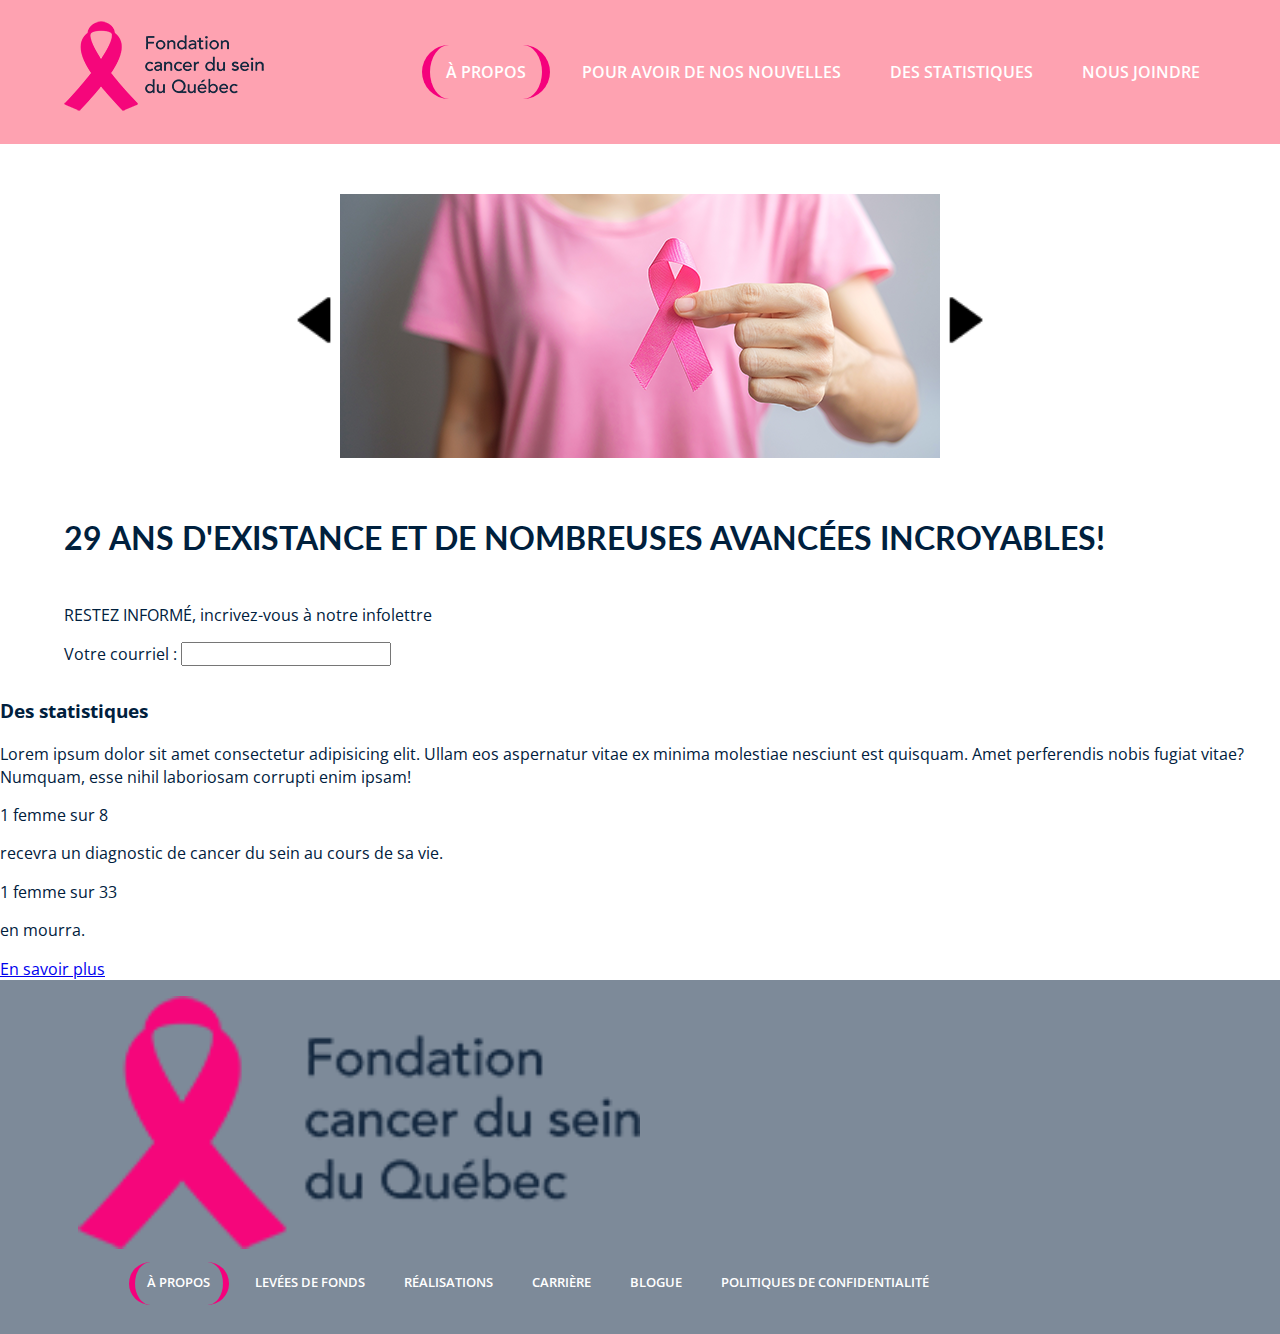
==== index.html @ 660a035d "Création de la navigation principale et secondaire" ====
<!DOCTYPE html>
<html lang="fr">

<head>
	<meta charset="utf-8" />
	<title>Fondation cancer du sein du Québec</title>
	<meta name="description" content="Site page unique Fondation du cancer du sein du Québec">
	<meta name="viewport" content="width=device-width, initial-scale=1">
	<link rel="stylesheet" href="css/normalize.css" />
	<link rel="stylesheet" href="style/css/style.css" />
    <link rel="icon" href="favicon.ico"/>
</head>

<body>
	<header>
		<div class="container header-content">
			<h1><img class="logo" src="img/fcsq-logo.png" alt="Logo fondation cancer du sein du Québec"></h1>
			<nav>
				<ul class="nav-list">
					<li class="nav-list__list-item"><a class="nav-list__link nav-list__link--actuel-header" href="#À propos">À propos</a></li>
					<li class="nav-list__list-item"><a class="nav-list__link" href="#Pour avoir de nos nouvelles">Pour avoir de nos nouvelles</a></li>
					<li class="nav-list__list-item"><a class="nav-list__link" href="#Des statistiques">Des statistiques</a></li>
					<li class="nav-list__list-item"><a class="nav-list__link" href="#Nous joindre">Nous joindre</a></li>
				</ul>
			</nav>
		</div>
	</header>
		<main>
			<div class="container">
				<section class="container" id="À propos" class="section">
					<div class="carousel underline">
						<img class="fleche" src="icons/left-arrow.png" alt="flèche gauche">
						<img src="img/photo-1-carousel.png" alt="femme t-shirt et ruban rose">
						<img class="fleche" src="icons/right-arrow.png" alt="flèche droite">
					</div>
				</section>
			</div>
			<div class="container">
				<section class="section" id="Pour avoir de nos nouvelles">
					<div class="infolettre">
						<h2>29 ans d'existance et de nombreuses avancées incroyables!</h2>
						<p>RESTEZ INFORMÉ, incrivez-vous à notre infolettre</p>
						<form id="frmInfolettre">
							<label for="txtCourriel">Votre courriel :</label>
							<input type="email" name="txtCourriel">
						</form>
					</div>
				</section>
			</div>
			<div id="Des statistiques">
				<h3>Des statistiques</h3>
				<p>Lorem ipsum dolor sit amet consectetur adipisicing elit. Ullam eos aspernatur vitae ex minima molestiae nesciunt est quisquam. Amet perferendis nobis fugiat vitae? Numquam, esse nihil laboriosam corrupti enim ipsam!</p>
				<div>
					<p>1 femme sur 8</p>
					<p>recevra un diagnostic de cancer du sein au cours de sa vie.</p>
					<p>1 femme sur 33</p>
					<p>en mourra.</p>
				</div>
				<a class="section__btn" href="#">En savoir plus</a>
			</div>
		</main>
		<footer id="Nous joindre">
			<div class="container">
				<div class="footer-content">
					<img class="logo--small logo--centrer" src="img/fcsq-logo.png" alt="Logo Fondation cancer du sein du Québec"></div>
					<nav>
						<ul class="nav-list nav-list--small">
							<li class="nav-list__list-item"><a class="nav-list__link nav-list__link--actuel-footer" href="#À propos">À propos</a></li>
							<li class="nav-list__list-item"><a class="nav-list__link" href="#">Levées de fonds</a></li>
							<li class="nav-list__list-item"><a class="nav-list__link" href="#">Réalisations</a></li>
							<li class="nav-list__list-item"><a class="nav-list__link" href="#">Carrière</a></li>
							<li class="nav-list__list-item"><a class="nav-list__link" href="#">Blogue</a></li>
							<li class="nav-list__list-item"><a class="nav-list__link" href="#">Politiques de confidentialité</a></li>
						</ul>
					</nav>
				</div>
			</div>
		</footer>
	</div>
</body>

</html>
---- style/css/style.css ----
@import url("https://fonts.googleapis.com/css2?family=Lato:ital,wght@0,300;0,400;0,700;1,300;1,400;1,700&family=Open+Sans:ital,wght@0,300;0,400;0,700;1,300;1,400;1,700&display=swap");
/* Composantes principales */
* {
  box-sizing: border-box;
}

body {
  background-color: #ffffff;
  color: #00203d;
  line-height: 1.4;
  font-family: "Open Sans", sans-serif;
  display: flex;
  flex-direction: column;
  min-height: 100vh;
}

.container {
  max-width: 1200px;
  width: 90%;
  margin: 0 auto;
}

header {
  background-color: #fea2b1;
}

footer {
  background-color: #7d8a99;
  color: #ffffff;
  margin-top: auto;
  padding: 1em;
}

.header-content {
  display: flex;
  justify-content: space-between;
  align-items: center;
}

.footer-content {
  display: flex;
  justify-content: space-between;
  align-items: center;
}
.footer-content__message {
  text-align: center;
}

.logo {
  width: 100%;
}
.logo--small {
  width: 50%;
}
.logo--centrer {
  align-items: center;
}

.nav-list {
  list-style: none;
}
.nav-list__list-item {
  display: inline-block;
  margin-left: 0.8em;
}
.nav-list__link {
  display: inline-block;
  text-transform: uppercase;
  padding: 1em 1em;
  text-decoration: none;
  border-radius: 2em;
  color: #ffffff;
  font-weight: 600;
}
.nav-list__link--actuel-header {
  border-right: 0.5em solid #f5017c;
  border-left: 0.5em solid #f5017c;
}
.nav-list__link--actuel-footer {
  border-right: 0.5em solid #f5017c;
  border-left: 0.5em solid #f5017c;
}
.nav-list__link:hover {
  background-color: #f5017c;
}
.nav-list--small {
  font-size: 0.8em;
}

.carousel {
  display: flex;
  flex-direction: row;
  justify-content: center;
  width: 100%;
  margin-top: 50px;
}

.fleche {
  width: 5%;
  height: 5%;
  margin-top: 100px;
}

.underline {
  border-bottom: #fea2b1;
}

.infolettre {
  display: flex;
  flex-direction: column;
  justify-content: center;
}

.section {
  margin: 2em 0;
  border-bottom: #fea2b1;
}

h2 {
  text-transform: uppercase;
  font-family: "Lato", sans-serif;
  font-size: 2em;
}

p a {
  color: #f5017c;
}

__btn {
  background-color: #ffffff;
  color: #f5017c;
  text-decoration: none;
  display: inline-block;
  padding: 1em 1em;
  border-radius: 2em;
  border: solid 0.1em #f5017c;
}
__btn:hover {
  background-color: #f5017c;
  color: #ffffff;
  border: 0.2em solid #7d8a99;
}
__btn--accent {
  background-color: #f5017c;
  color: #ffffff;
}
__btn--accent:hover {
  background-color: #fea2b1;
  color: #f5017c;
}/*# sourceMappingURL=style.css.map */
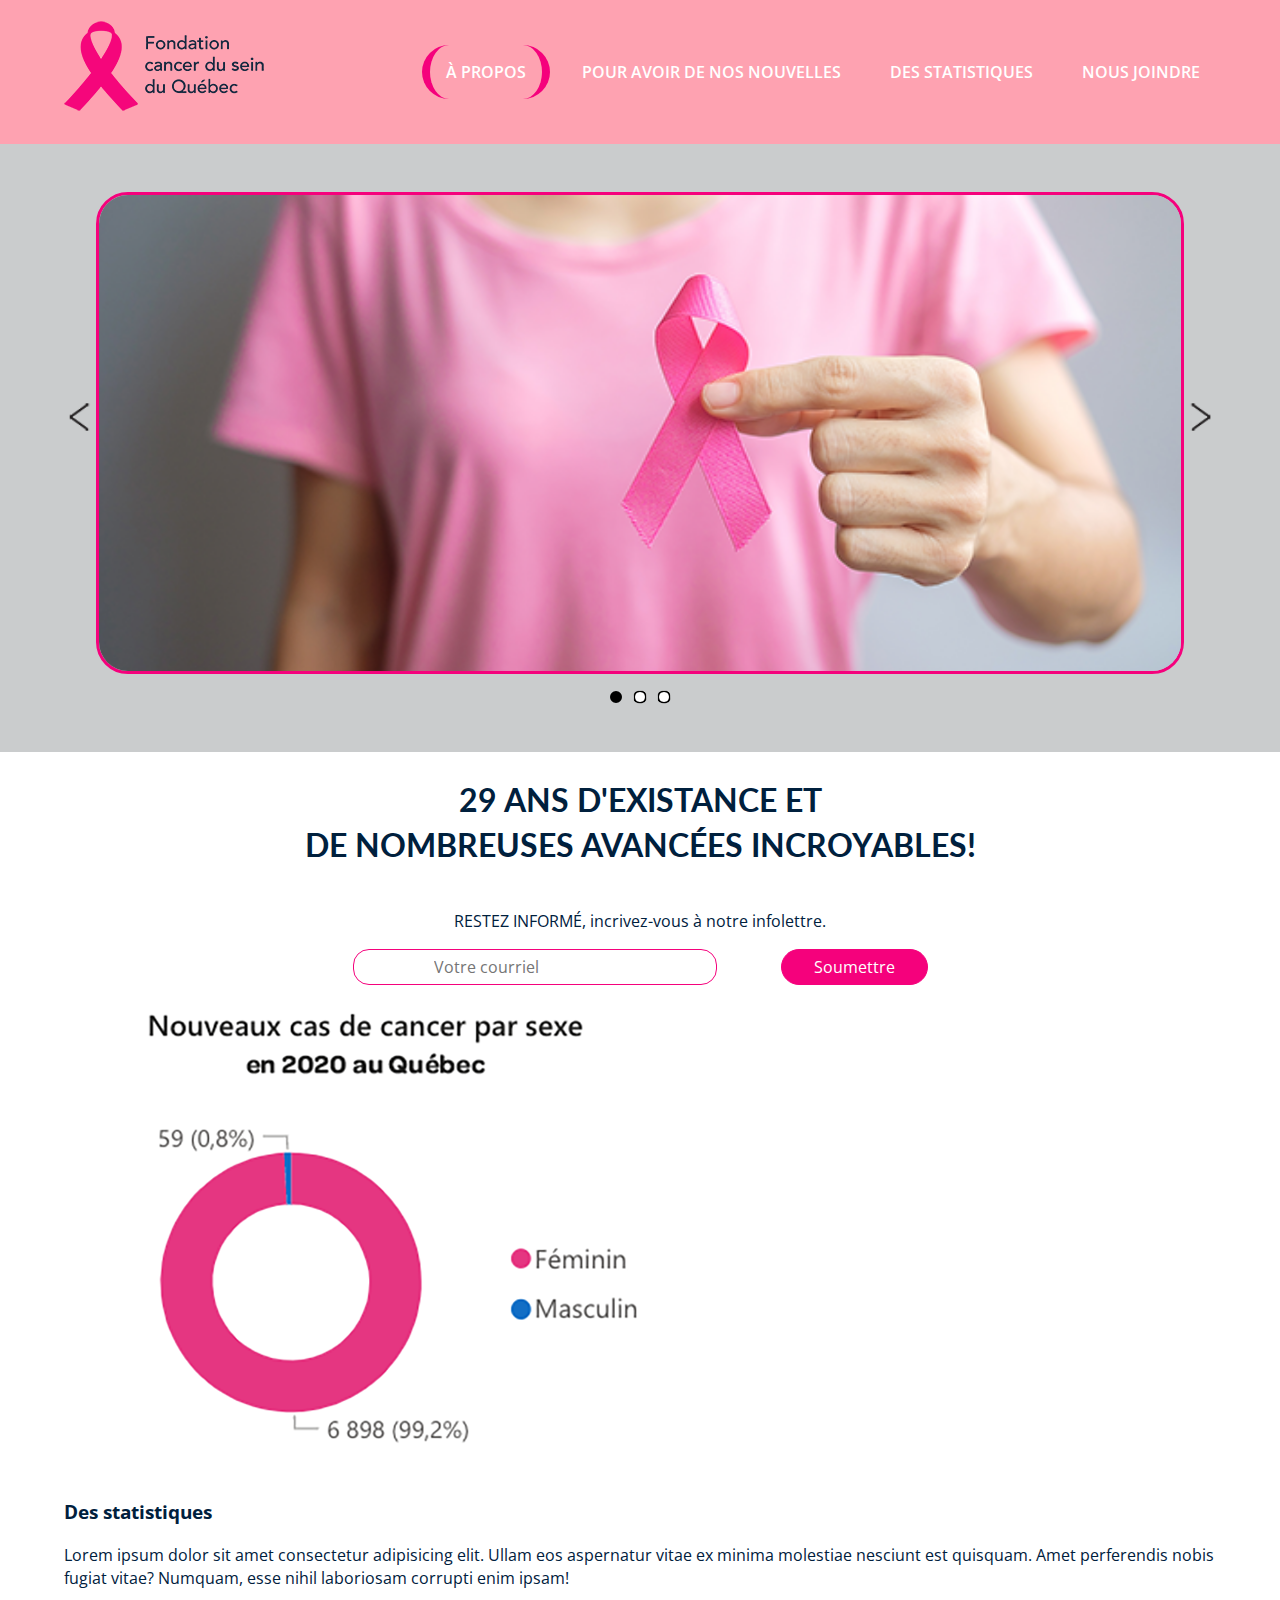
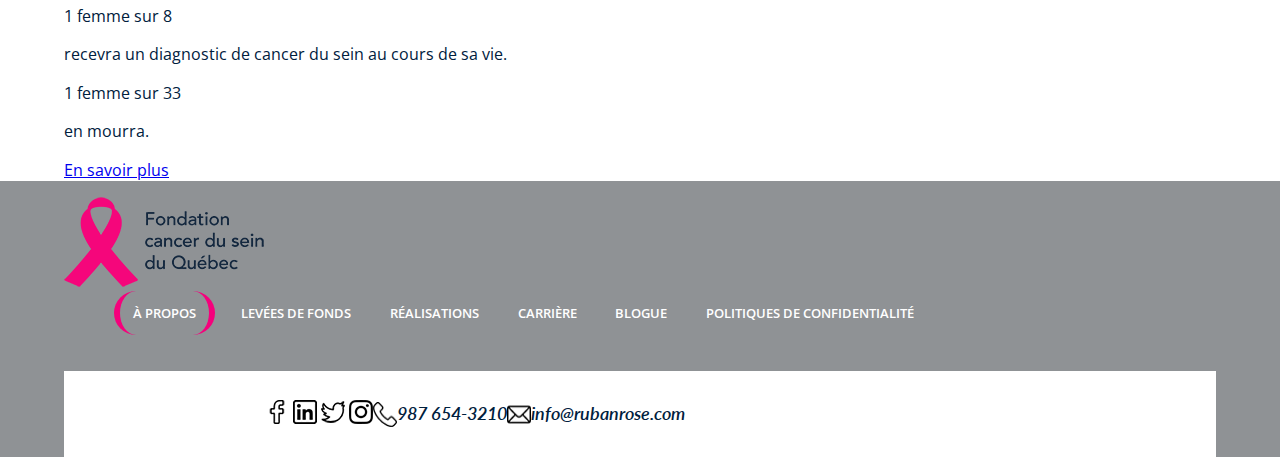
==== commit 951cb4c1: "Intégration page de confirmation pour infolettre" ====
--- a/index.html
+++ b/index.html
@@ -2,52 +2,64 @@
 <html lang="fr">
 
 <head>
-	<meta charset="utf-8" />
+	<meta charset="utf-8">
 	<title>Fondation cancer du sein du Québec</title>
 	<meta name="description" content="Site page unique Fondation du cancer du sein du Québec">
 	<meta name="viewport" content="width=device-width, initial-scale=1">
-	<link rel="stylesheet" href="css/normalize.css" />
-	<link rel="stylesheet" href="style/css/style.css" />
-    <link rel="icon" href="favicon.ico"/>
+	<link rel="stylesheet" href="style/css/normalize.css">
+	<link rel="stylesheet" href="style/css/style.css">
+    <link rel="icon" href="favicon.ico">
 </head>
 
 <body>
 	<header>
 		<div class="container header-content">
-			<h1><img class="logo" src="img/fcsq-logo.png" alt="Logo fondation cancer du sein du Québec"></h1>
+			<h1><img class="Logo" src="img/fcsq-logo.png" alt="Logo fondation cancer du sein du Québec"></h1>
 			<nav>
 				<ul class="nav-list">
-					<li class="nav-list__list-item"><a class="nav-list__link nav-list__link--actuel-header" href="#À propos">À propos</a></li>
-					<li class="nav-list__list-item"><a class="nav-list__link" href="#Pour avoir de nos nouvelles">Pour avoir de nos nouvelles</a></li>
-					<li class="nav-list__list-item"><a class="nav-list__link" href="#Des statistiques">Des statistiques</a></li>
-					<li class="nav-list__list-item"><a class="nav-list__link" href="#Nous joindre">Nous joindre</a></li>
+					<li class="nav-list__list-item"><a class="nav-list__link nav-list__link--actuel-header" href="#À-propos">À propos</a></li>
+					<li class="nav-list__list-item"><a class="nav-list__link" href="#Pour-avoir-de-nos-nouvelles">Pour avoir de nos nouvelles</a></li>
+					<li class="nav-list__list-item"><a class="nav-list__link" href="#Des-statistiques">Des statistiques</a></li>
+					<li class="nav-list__list-item"><a class="nav-list__link" href="#Nous-joindre">Nous joindre</a></li>
 				</ul>
 			</nav>
 		</div>
 	</header>
-		<main>
-			<div class="container">
-				<section class="container" id="À propos" class="section">
-					<div class="carousel underline">
-						<img class="fleche" src="icons/left-arrow.png" alt="flèche gauche">
-						<img src="img/photo-1-carousel.png" alt="femme t-shirt et ruban rose">
-						<img class="fleche" src="icons/right-arrow.png" alt="flèche droite">
-					</div>
-				</section>
+	<main>
+		<section class="section-1" id="À-propos">
+			<div class="container flex-carousel">
+				<img class="img-fleche" src="icons/left-arrow.png" alt="flèche gauche">
+				<img class="img-carousel" src="img/photo-1-carousel.png" alt="femme t-shirt et ruban rose">
+				<img class="img-fleche" src="icons/right-arrow.png" alt="flèche droite">
 			</div>
-			<div class="container">
-				<section class="section" id="Pour avoir de nos nouvelles">
-					<div class="infolettre">
-						<h2>29 ans d'existance et de nombreuses avancées incroyables!</h2>
-						<p>RESTEZ INFORMÉ, incrivez-vous à notre infolettre</p>
-						<form id="frmInfolettre">
-							<label for="txtCourriel">Votre courriel :</label>
-							<input type="email" name="txtCourriel">
-						</form>
-					</div>
-				</section>
+			<div class="flex-points">
+				<img class="rond" src="icons/dark-circle.png" alt="rond plein">
+				<img class="rond" src="icons/light-circle-black-stroke.png" alt="rond vide">
+				<img class="rond" src="icons/light-circle-black-stroke.png" alt="rond vide">
 			</div>
-			<div id="Des statistiques">
+		</section>
+
+		<section class="container section-2">
+			<div class="flex-infolettre infolettre" id="Pour-avoir-de-nos-nouvelles">
+				<h2 class="titre-centrer">29 ans d'existance et <br> de nombreuses avancées incroyables!</h2>
+				<p>RESTEZ INFORMÉ, incrivez-vous à notre infolettre.</p>
+				<div class="form-infolettre">
+					<form action="confirmation.html" method="post" id="frmInfolettre">
+						<div class="flex-formulaire">
+							<div class="col-demie">
+								<label hidden for="txtCourriel">Votre courriel</label>
+								<input type="email" id="txtCourriel" name="txtCourriel" placeholder="Votre courriel" required>
+							</div>
+							<div class="col-demie">
+								<input class="btn" type="submit" id="sbtInfolettre" value="Soumettre" class="bouton">
+							</div>
+						</div>
+					</form>
+				</div>
+			</div>
+
+			<div id="Des-statistiques">
+				<img src="img/image graphique.png" alt="graphique taux cancer femme et homme">
 				<h3>Des statistiques</h3>
 				<p>Lorem ipsum dolor sit amet consectetur adipisicing elit. Ullam eos aspernatur vitae ex minima molestiae nesciunt est quisquam. Amet perferendis nobis fugiat vitae? Numquam, esse nihil laboriosam corrupti enim ipsam!</p>
 				<div>
@@ -58,25 +70,44 @@
 				</div>
 				<a class="section__btn" href="#">En savoir plus</a>
 			</div>
-		</main>
-		<footer id="Nous joindre">
-			<div class="container">
-				<div class="footer-content">
-					<img class="logo--small logo--centrer" src="img/fcsq-logo.png" alt="Logo Fondation cancer du sein du Québec"></div>
-					<nav>
-						<ul class="nav-list nav-list--small">
-							<li class="nav-list__list-item"><a class="nav-list__link nav-list__link--actuel-footer" href="#À propos">À propos</a></li>
-							<li class="nav-list__list-item"><a class="nav-list__link" href="#">Levées de fonds</a></li>
-							<li class="nav-list__list-item"><a class="nav-list__link" href="#">Réalisations</a></li>
-							<li class="nav-list__list-item"><a class="nav-list__link" href="#">Carrière</a></li>
-							<li class="nav-list__list-item"><a class="nav-list__link" href="#">Blogue</a></li>
-							<li class="nav-list__list-item"><a class="nav-list__link" href="#">Politiques de confidentialité</a></li>
-						</ul>
-					</nav>
+		</section>
+	</main>
+	<footer id="Nous-joindre">
+		<div class="container">
+			<div class="logo--centrer">
+				<img src="img/fcsq-logo.png" alt="Logo Fondation cancer du sein du Québec">
+			</div>
+			<div>
+				<nav>
+					<ul class="nav-list nav-list--small">
+						<li class="nav-list__list-item"><a class="nav-list__link nav-list__link--actuel-footer" href="#">À propos</a></li>
+						<li class="nav-list__list-item"><a class="nav-list__link" href="#">Levées de fonds</a></li>
+						<li class="nav-list__list-item"><a class="nav-list__link" href="#">Réalisations</a></li>
+						<li class="nav-list__list-item"><a class="nav-list__link" href="#">Carrière</a></li>
+						<li class="nav-list__list-item"><a class="nav-list__link" href="#">Blogue</a></li>
+						<li class="nav-list__list-item"><a class="nav-list__link" href="#">Politiques de confidentialité</a></li>
+					</ul>
+				</nav>
+			</div>
+			<div class="social-media-container fond-blanc">
+				<div>
+					<p>Fait par : Danika Gemme</p>
 				</div>
+				<div class="icons-container">
+					<img class="icons" src="icons/facebook.png" alt="icon Facebook">
+					<img class="icons" src="icons/linkedin.png" alt="icon Linkedin">
+					<img class="icons" src="icons/twitter.png" alt="icon Twitter">
+					<img class="icons" src="icons/instagram.png" alt="icon Instagram">
+				</div>
+				<address class="coordonnees-container">
+					<img class="icons" src="icons/telephone.png" alt="icon téléphone">
+					<a class="coordonnees" href="tel:+19876543210">987 654-3210</a>
+					<img class="icons" src="icons/mail.png" alt="icon courriel">
+					<a class="coordonnees" href="mailto:info@rubanrose.com">info@rubanrose.com</a>
+				</address>
 			</div>
-		</footer>
-	</div>
+		</div>
+	</footer>
 </body>
 
 </html>
--- a/style/css/style.css
+++ b/style/css/style.css
@@ -9,9 +9,6 @@
   color: #00203d;
   line-height: 1.4;
   font-family: "Open Sans", sans-serif;
-  display: flex;
-  flex-direction: column;
-  min-height: 100vh;
 }
 
 .container {
@@ -25,25 +22,53 @@
 }
 
 footer {
-  background-color: #7d8a99;
-  color: #ffffff;
-  margin-top: auto;
+  background-color: #8f9295;
+  color: #ffffff;
+  padding-top: 1em;
+}
+
+.header-content {
+  display: flex;
+  justify-content: space-between;
+  align-items: center;
+}
+
+.footer-content {
+  display: flex;
+  flex-direction: column;
+  justify-content: space-between;
+  align-items: center;
+}
+
+.icons {
+  display: inline-block;
+  align-items: center;
+  max-width: 100%;
+}
+
+.coordonnees-container {
+  display: flex;
+  flex-direction: row;
+  justify-content: space-between;
+}
+
+.coordonnees {
+  text-decoration: none;
+  color: #00203d;
+  font-family: "Lato", sans-serif;
+  font-weight: 600;
+  font-size: 1.1em;
+  align-items: center;
+}
+
+.fond-blanc {
+  background-color: #ffffff;
   padding: 1em;
-}
-
-.header-content {
-  display: flex;
-  justify-content: space-between;
-  align-items: center;
-}
-
-.footer-content {
-  display: flex;
-  justify-content: space-between;
-  align-items: center;
-}
-.footer-content__message {
-  text-align: center;
+  margin-top: 3em;
+}
+
+.social-media-container {
+  display: flex;
 }
 
 .logo {
@@ -64,7 +89,6 @@
   margin-left: 0.8em;
 }
 .nav-list__link {
-  display: inline-block;
   text-transform: uppercase;
   padding: 1em 1em;
   text-decoration: none;
@@ -87,33 +111,107 @@
   font-size: 0.8em;
 }
 
-.carousel {
+/*------ Positionnement Flexbox ------ */
+/*------ Section 1 ------- */
+.flex-points {
   display: flex;
   flex-direction: row;
   justify-content: center;
+}
+
+.flex-carousel {
+  display: flex;
+  flex-direction: row;
+  justify-content: space-around;
+  align-items: center;
+}
+
+.img-carousel {
   width: 100%;
-  margin-top: 50px;
-}
-
-.fleche {
-  width: 5%;
-  height: 5%;
-  margin-top: 100px;
-}
-
-.underline {
-  border-bottom: #fea2b1;
-}
-
-.infolettre {
+  border-radius: 2em;
+  border: 0.2em solid #f5017c;
+  margin: 3em 0 1em 0;
+}
+
+.img-fleche {
+  width: 2em;
+  height: 2em;
+}
+
+.rond {
+  width: 1.5em;
+  padding: 0 5px;
+  margin-bottom: 3em;
+}
+
+/*------ Section 2 ------- */
+.titre-centrer {
+  text-align: center;
+}
+
+.flex-infolettre {
   display: flex;
   flex-direction: column;
   justify-content: center;
 }
 
-.section {
-  margin: 2em 0;
-  border-bottom: #fea2b1;
+.infolettre {
+  display: flex;
+  flex-direction: column;
+  align-items: center;
+}
+
+.form-infolettre {
+  display: flex;
+  flex-direction: row;
+  align-items: center;
+}
+
+.flex-formulaire {
+  display: flex;
+  flex-direction: row;
+  justify-content: space-around;
+}
+
+.col-quart {
+  width: 25%;
+  padding: 2em;
+}
+
+.col-3-quart {
+  width: 75%;
+  padding: 2em;
+}
+
+label {
+  font-weight: 300;
+}
+
+input {
+  border: 1px solid #f5017c;
+  font-size: 1.2rem;
+  font-family: "Open Sans", sans-serif;
+  color: #f5017c;
+  padding: 0.5em 5em;
+}
+
+input[type=submit] {
+  font-size: 1em;
+  padding: 0.5em 2em;
+  background-color: #f5017c;
+  color: #ffffff;
+}
+
+input, select {
+  border-radius: 1em;
+  border: 1px solid #f5017c;
+  padding: 0.5em 5em;
+  margin: 0 2em;
+  font-size: 1rem;
+}
+
+.section-1 {
+  background-color: rgba(143, 146, 149, 0.4705882353);
 }
 
 h2 {
@@ -126,7 +224,7 @@
   color: #f5017c;
 }
 
-__btn {
+.btn {
   background-color: #ffffff;
   color: #f5017c;
   text-decoration: none;
@@ -135,16 +233,26 @@
   border-radius: 2em;
   border: solid 0.1em #f5017c;
 }
-__btn:hover {
-  background-color: #f5017c;
-  color: #ffffff;
-  border: 0.2em solid #7d8a99;
-}
-__btn--accent {
-  background-color: #f5017c;
-  color: #ffffff;
-}
-__btn--accent:hover {
+.btn:hover {
+  background-color: #f5017c;
+  color: #ffffff;
+  border: 0.2em solid rgba(143, 146, 149, 0.4705882353);
+}
+.btn--accent {
+  background-color: #f5017c;
+  color: #ffffff;
+}
+.btn--accent:hover {
   background-color: #fea2b1;
   color: #f5017c;
+}
+
+.social-media-container {
+  display: flex;
+  flex-direction: row;
+  align-items: center;
+}
+
+.espace {
+  padding: 5em;
 }/*# sourceMappingURL=style.css.map */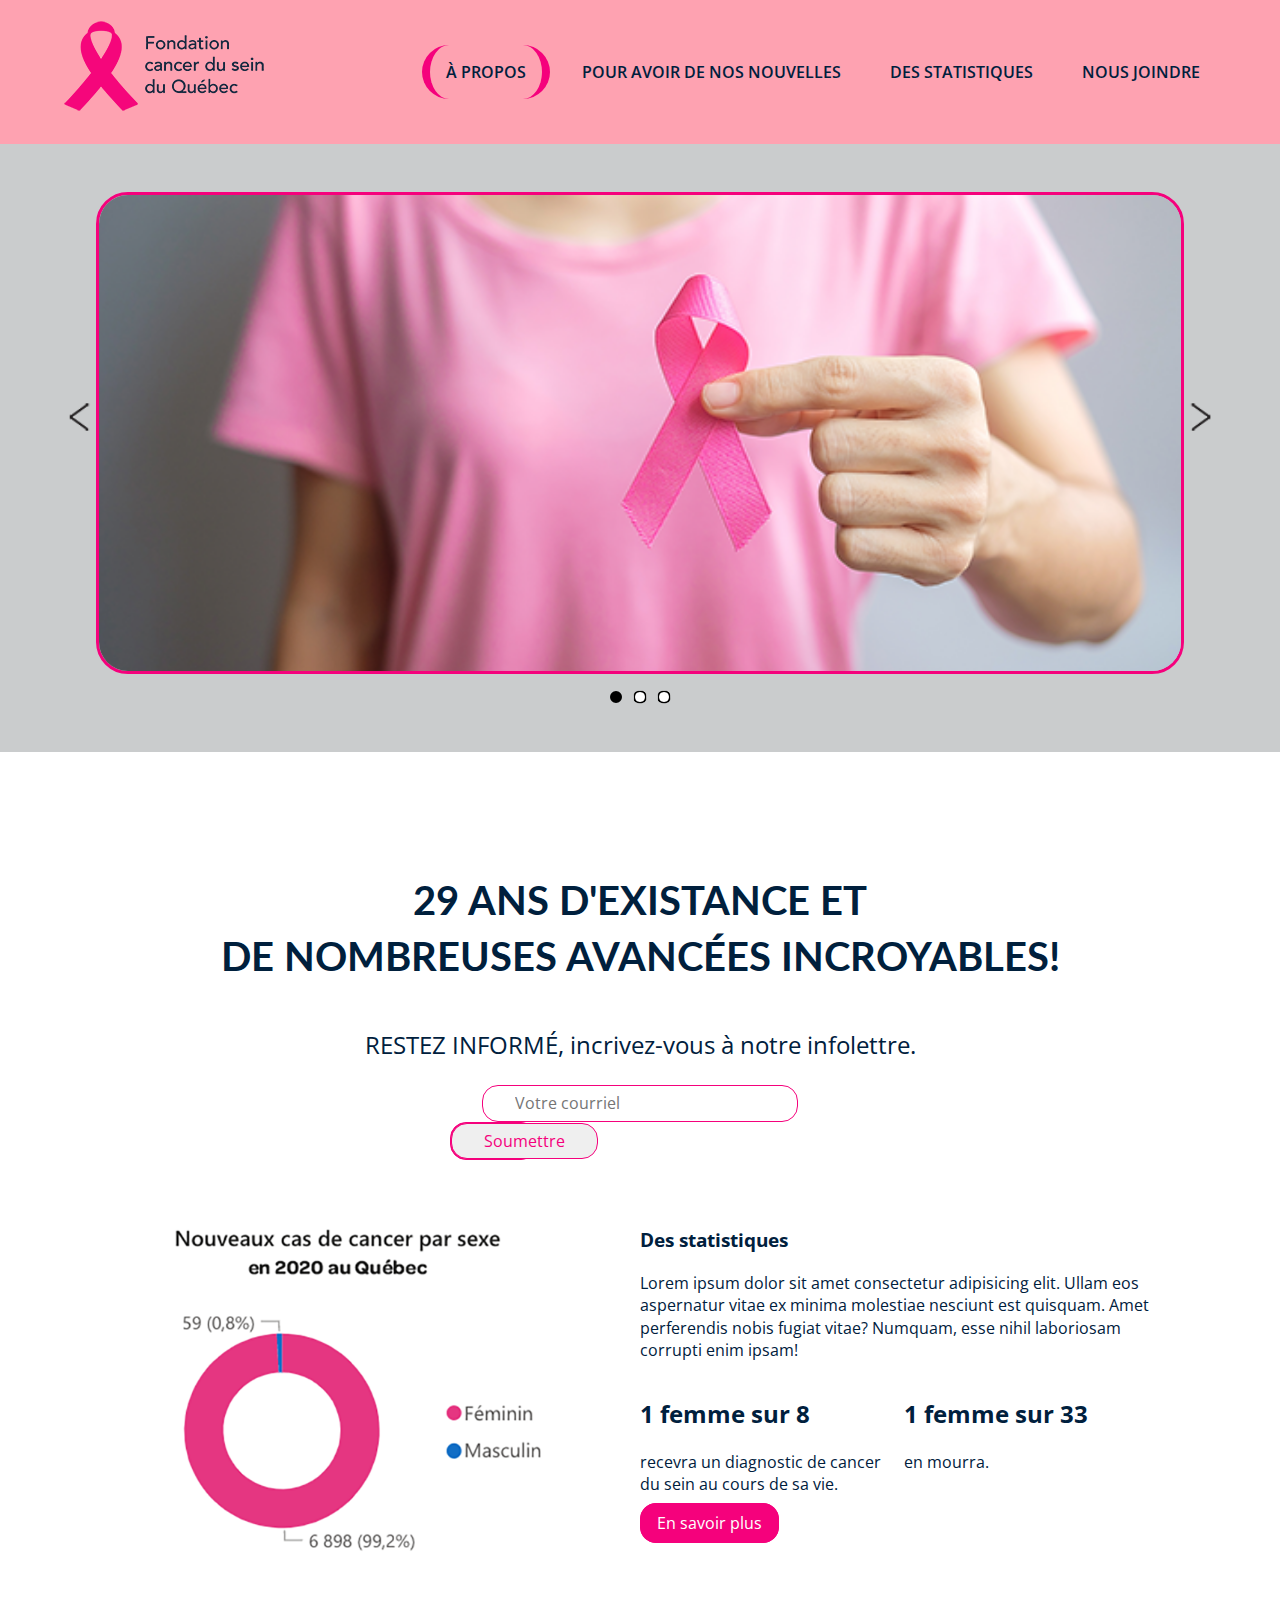
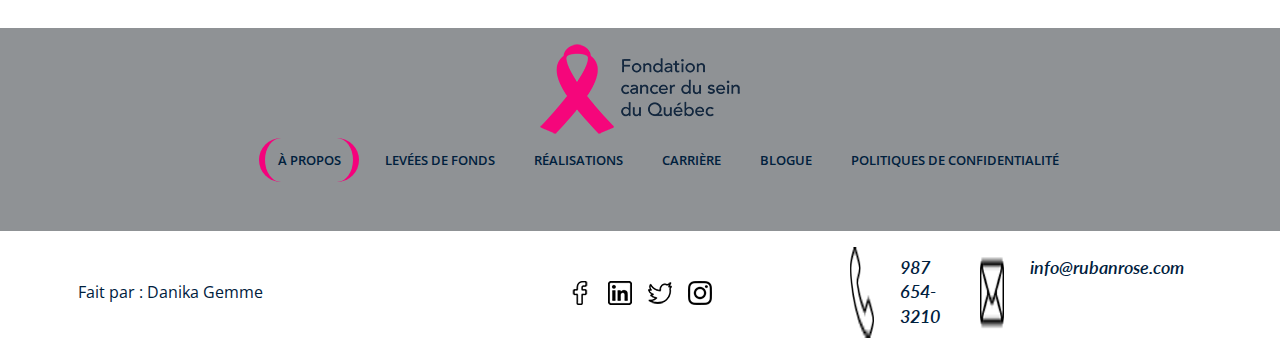
==== commit 3f02a704: "Intégrer des partials" ====
--- a/index.html
+++ b/index.html
@@ -14,10 +14,10 @@
 <body>
 	<header>
 		<div class="container header-content">
-			<h1><img class="Logo" src="img/fcsq-logo.png" alt="Logo fondation cancer du sein du Québec"></h1>
+			<h1><img class="logo" src="img/fcsq-logo.png" alt="Logo fondation cancer du sein du Québec"></h1>
 			<nav>
 				<ul class="nav-list">
-					<li class="nav-list__list-item"><a class="nav-list__link nav-list__link--actuel-header" href="#À-propos">À propos</a></li>
+					<li class="nav-list__list-item"><a class="nav-list__link nav-list__link--actuel" href="#À-propos">À propos</a></li>
 					<li class="nav-list__list-item"><a class="nav-list__link" href="#Pour-avoir-de-nos-nouvelles">Pour avoir de nos nouvelles</a></li>
 					<li class="nav-list__list-item"><a class="nav-list__link" href="#Des-statistiques">Des statistiques</a></li>
 					<li class="nav-list__list-item"><a class="nav-list__link" href="#Nous-joindre">Nous joindre</a></li>
@@ -39,48 +39,62 @@
 			</div>
 		</section>
 
-		<section class="container section-2">
-			<div class="flex-infolettre infolettre" id="Pour-avoir-de-nos-nouvelles">
-				<h2 class="titre-centrer">29 ans d'existance et <br> de nombreuses avancées incroyables!</h2>
-				<p>RESTEZ INFORMÉ, incrivez-vous à notre infolettre.</p>
-				<div class="form-infolettre">
+		<section class="container">
+			<div class="infolettre" id="Pour-avoir-de-nos-nouvelles">
+				<div>
+					<h2 class="infolettre__titre" >29 ans d'existance et <br> de nombreuses avancées incroyables!</h2>
+				</div>
+				<div>
+					<p class="infolettre__txt">RESTEZ INFORMÉ, incrivez-vous à notre infolettre.</p>
+				</div>
+				<div class="flex-formulaire">
 					<form action="confirmation.html" method="post" id="frmInfolettre">
-						<div class="flex-formulaire">
-							<div class="col-demie">
-								<label hidden for="txtCourriel">Votre courriel</label>
-								<input type="email" id="txtCourriel" name="txtCourriel" placeholder="Votre courriel" required>
-							</div>
-							<div class="col-demie">
-								<input class="btn" type="submit" id="sbtInfolettre" value="Soumettre" class="bouton">
-							</div>
+						<div class="col-trois-quart">
+							<label hidden for="txtCourriel">Votre courriel</label>
+							<input type="email" id="txtCourriel" name="txtCourriel" placeholder="Votre courriel" required>
+						</div>
+						<div class="col-quart btn">
+							<input type="submit" id="sbtInfolettre" value="Soumettre">
 						</div>
 					</form>
 				</div>
 			</div>
 
-			<div id="Des-statistiques">
-				<img src="img/image graphique.png" alt="graphique taux cancer femme et homme">
-				<h3>Des statistiques</h3>
-				<p>Lorem ipsum dolor sit amet consectetur adipisicing elit. Ullam eos aspernatur vitae ex minima molestiae nesciunt est quisquam. Amet perferendis nobis fugiat vitae? Numquam, esse nihil laboriosam corrupti enim ipsam!</p>
-				<div>
-					<p>1 femme sur 8</p>
-					<p>recevra un diagnostic de cancer du sein au cours de sa vie.</p>
-					<p>1 femme sur 33</p>
-					<p>en mourra.</p>
+			<div class="flex-stat" id="Des-statistiques">
+				<div class="col-demie">
+					<img class="image" src="img/image graphique.png" alt="graphique taux cancer femme et homme">
 				</div>
-				<a class="section__btn" href="#">En savoir plus</a>
+				<div class="col-demie">
+					<div>
+						<h3>Des statistiques</h3>
+						<p>Lorem ipsum dolor sit amet consectetur adipisicing elit. Ullam eos aspernatur vitae ex minima molestiae nesciunt est quisquam. Amet perferendis nobis fugiat vitae? Numquam, esse nihil laboriosam corrupti enim ipsam!</p>
+					</div>
+					<div class="flex-donnees">
+						<div class="col-demie">
+							<h2>1 femme sur 8</h2>
+							<p>recevra un diagnostic de cancer du sein au cours de sa vie.</p>
+						</div>
+						<div class="col-demie">
+							<h2>1 femme sur 33</h2>
+							<p>en mourra.</p>
+						</div>
+					</div>
+					<div>
+						<a class="btn" href="#">En savoir plus</a>
+					</div>
+				</div>
 			</div>
 		</section>
 	</main>
 	<footer id="Nous-joindre">
 		<div class="container">
-			<div class="logo--centrer">
-				<img src="img/fcsq-logo.png" alt="Logo Fondation cancer du sein du Québec">
-			</div>
-			<div>
+			<div class="flex-nav-secondaire">
+				<div>
+					<img src="img/fcsq-logo.png" alt="Logo Fondation cancer du sein du Québec">
+				</div>
 				<nav>
-					<ul class="nav-list nav-list--small">
-						<li class="nav-list__list-item"><a class="nav-list__link nav-list__link--actuel-footer" href="#">À propos</a></li>
+					<ul class="nav-list--small">
+						<li class="nav-list__list-item"><a class="nav-list__link nav-list__link--actuel" href="#">À propos</a></li>
 						<li class="nav-list__list-item"><a class="nav-list__link" href="#">Levées de fonds</a></li>
 						<li class="nav-list__list-item"><a class="nav-list__link" href="#">Réalisations</a></li>
 						<li class="nav-list__list-item"><a class="nav-list__link" href="#">Carrière</a></li>
@@ -89,22 +103,29 @@
 					</ul>
 				</nav>
 			</div>
-			<div class="social-media-container fond-blanc">
-				<div>
+		</div>
+
+		<div class="fond-blanc">
+			<div class="container flex-utilitaire">
+				<div class="col-tiers">	
 					<p>Fait par : Danika Gemme</p>
 				</div>
-				<div class="icons-container">
-					<img class="icons" src="icons/facebook.png" alt="icon Facebook">
-					<img class="icons" src="icons/linkedin.png" alt="icon Linkedin">
-					<img class="icons" src="icons/twitter.png" alt="icon Twitter">
-					<img class="icons" src="icons/instagram.png" alt="icon Instagram">
+				<div class="col-tiers">
+					<div class="icons-container">
+						<img class="icons-container__icons" src="icons/facebook.png" alt="icon Facebook">
+						<img class="icons-container__icons" src="icons/linkedin.png" alt="icon Linkedin">
+						<img class="icons-container__icons" src="icons/twitter.png" alt="icon Twitter">
+						<img class="icons-container__icons" src="icons/instagram.png" alt="icon Instagram">
+					</div>
 				</div>
-				<address class="coordonnees-container">
-					<img class="icons" src="icons/telephone.png" alt="icon téléphone">
-					<a class="coordonnees" href="tel:+19876543210">987 654-3210</a>
-					<img class="icons" src="icons/mail.png" alt="icon courriel">
-					<a class="coordonnees" href="mailto:info@rubanrose.com">info@rubanrose.com</a>
-				</address>
+				<div class="col-tiers">
+					<address class="coordonnees-container">
+						<img class="icons-container__icons" src="icons/telephone.png" alt="icon téléphone">
+						<a class="coordonnees-container__coordonnees" href="tel:+19876543210">987 654-3210</a>
+						<img class="icons-container__icons" src="icons/mail.png" alt="icon courriel">
+						<a class="coordonnees-container__coordonnees" href="mailto:info@rubanrose.com">info@rubanrose.com</a>
+					</address>
+				</div>
 			</div>
 		</div>
 	</footer>
--- a/style/css/style.css
+++ b/style/css/style.css
@@ -1,86 +1,15 @@
 @import url("https://fonts.googleapis.com/css2?family=Lato:ital,wght@0,300;0,400;0,700;1,300;1,400;1,700&family=Open+Sans:ital,wght@0,300;0,400;0,700;1,300;1,400;1,700&display=swap");
-/* Composantes principales */
-* {
-  box-sizing: border-box;
-}
-
-body {
-  background-color: #ffffff;
-  color: #00203d;
-  line-height: 1.4;
-  font-family: "Open Sans", sans-serif;
-}
-
-.container {
-  max-width: 1200px;
-  width: 90%;
-  margin: 0 auto;
-}
-
 header {
   background-color: #fea2b1;
 }
 
-footer {
-  background-color: #8f9295;
-  color: #ffffff;
-  padding-top: 1em;
-}
-
 .header-content {
   display: flex;
   justify-content: space-between;
   align-items: center;
 }
 
-.footer-content {
-  display: flex;
-  flex-direction: column;
-  justify-content: space-between;
-  align-items: center;
-}
-
-.icons {
-  display: inline-block;
-  align-items: center;
-  max-width: 100%;
-}
-
-.coordonnees-container {
-  display: flex;
-  flex-direction: row;
-  justify-content: space-between;
-}
-
-.coordonnees {
-  text-decoration: none;
-  color: #00203d;
-  font-family: "Lato", sans-serif;
-  font-weight: 600;
-  font-size: 1.1em;
-  align-items: center;
-}
-
-.fond-blanc {
-  background-color: #ffffff;
-  padding: 1em;
-  margin-top: 3em;
-}
-
-.social-media-container {
-  display: flex;
-}
-
-.logo {
-  width: 100%;
-}
-.logo--small {
-  width: 50%;
-}
-.logo--centrer {
-  align-items: center;
-}
-
+/* ------ Navigation header ------*/
 .nav-list {
   list-style: none;
 }
@@ -93,17 +22,13 @@
   padding: 1em 1em;
   text-decoration: none;
   border-radius: 2em;
-  color: #ffffff;
+  color: #00203d;
   font-weight: 600;
 }
-.nav-list__link--actuel-header {
+.nav-list__link--actuel {
   border-right: 0.5em solid #f5017c;
   border-left: 0.5em solid #f5017c;
 }
-.nav-list__link--actuel-footer {
-  border-right: 0.5em solid #f5017c;
-  border-left: 0.5em solid #f5017c;
-}
 .nav-list__link:hover {
   background-color: #f5017c;
 }
@@ -111,8 +36,17 @@
   font-size: 0.8em;
 }
 
-/*------ Positionnement Flexbox ------ */
-/*------ Section 1 ------- */
+.flex-nav-secondaire {
+  display: flex;
+  flex-direction: column;
+  align-items: center;
+  align-content: center;
+}
+
+.section-1 {
+  background-color: rgba(143, 146, 149, 0.4705882353);
+}
+
 .flex-points {
   display: flex;
   flex-direction: row;
@@ -144,47 +78,33 @@
   margin-bottom: 3em;
 }
 
-/*------ Section 2 ------- */
-.titre-centrer {
+.infolettre {
+  display: flex;
+  flex-direction: column;
+  align-items: center;
+}
+.infolettre__titre {
+  text-transform: uppercase;
+  font-family: "Lato", sans-serif;
+  font-size: 2.5em;
   text-align: center;
-}
-
-.flex-infolettre {
-  display: flex;
-  flex-direction: column;
-  justify-content: center;
-}
-
-.infolettre {
-  display: flex;
-  flex-direction: column;
-  align-items: center;
+  margin: 3em 0em 0.5em 0em;
+}
+.infolettre__txt {
+  font-family: "Open Sans", sans-serif;
+  font-size: 1.5em;
 }
 
 .form-infolettre {
   display: flex;
   flex-direction: row;
-  align-items: center;
+  justify-content: center;
 }
 
 .flex-formulaire {
   display: flex;
   flex-direction: row;
   justify-content: space-around;
-}
-
-.col-quart {
-  width: 25%;
-  padding: 2em;
-}
-
-.col-3-quart {
-  width: 75%;
-  padding: 2em;
-}
-
-label {
-  font-weight: 300;
 }
 
 input {
@@ -192,67 +112,159 @@
   font-size: 1.2rem;
   font-family: "Open Sans", sans-serif;
   color: #f5017c;
-  padding: 0.5em 5em;
 }
 
 input[type=submit] {
   font-size: 1em;
   padding: 0.5em 2em;
+  margin: 0;
+}
+
+input, select {
+  border-radius: 1em;
+  border: 1px solid #f5017c;
+  padding: 0.5em 5em 0.5em 2em;
+  margin: 0 2em;
+  font-size: 1rem;
+}
+
+a {
+  text-decoration: none;
+  padding: 0.5em 1em;
+}
+
+.btn {
   background-color: #f5017c;
   color: #ffffff;
-}
-
-input, select {
+  border: 1px solid #f5017c;
   border-radius: 1em;
   border: 1px solid #f5017c;
-  padding: 0.5em 5em;
-  margin: 0 2em;
-  font-size: 1rem;
-}
-
-.section-1 {
-  background-color: rgba(143, 146, 149, 0.4705882353);
-}
-
-h2 {
-  text-transform: uppercase;
+}
+.btn--btn:hover {
+  background-color: #00203d;
+  color: #ffffff;
+  border: 1px solid #f5017c;
+}
+
+.flex-stat {
+  display: flex;
+  flex-direction: row;
+  justify-content: center;
+  margin: 3em;
+}
+
+.flex-donnees {
+  display: flex;
+  flex-direction: row;
+  padding: 0;
+}
+
+.col-demie {
+  width: 50%;
+  align-content: start;
+}
+
+.col-quart {
+  width: 23%;
+}
+
+.col-trois-quart {
+  width: 73%;
+}
+
+.image {
+  width: 85%;
+}
+
+footer {
+  background-color: #8f9295;
+  color: #ffffff;
+  padding-top: 1em;
+}
+footer p {
+  color: #00203d;
+}
+
+.footer-content {
+  display: flex;
+  flex-direction: column;
+  justify-content: space-between;
+  align-items: center;
+}
+
+.icons-container {
+  display: flex;
+  flex-direction: row;
+  justify-content: center;
+}
+.icons-container__icons {
+  display: inline-block;
+  align-items: center;
+  max-width: 100%;
+  padding: 0 0.5em;
+}
+
+.coordonnees-container {
+  display: flex;
+  flex-direction: row;
+  justify-content: space-between;
+}
+.coordonnees-container__coordonnees {
+  text-decoration: none;
+  color: #00203d;
   font-family: "Lato", sans-serif;
-  font-size: 2em;
-}
-
-p a {
-  color: #f5017c;
-}
-
-.btn {
+  font-weight: 600;
+  font-size: 1.1em;
+  align-items: center;
+}
+
+.fond-blanc {
   background-color: #ffffff;
-  color: #f5017c;
-  text-decoration: none;
-  display: inline-block;
-  padding: 1em 1em;
-  border-radius: 2em;
-  border: solid 0.1em #f5017c;
-}
-.btn:hover {
-  background-color: #f5017c;
-  color: #ffffff;
-  border: 0.2em solid rgba(143, 146, 149, 0.4705882353);
-}
-.btn--accent {
-  background-color: #f5017c;
-  color: #ffffff;
-}
-.btn--accent:hover {
-  background-color: #fea2b1;
-  color: #f5017c;
-}
-
-.social-media-container {
-  display: flex;
-  flex-direction: row;
-  align-items: center;
-}
-
+  padding: 1em;
+  margin-top: 3em;
+}
+
+.flex-utilitaire {
+  display: flex;
+  flex-direction: row;
+  flex-wrap: wrap;
+  justify-content: space-between;
+  align-items: center;
+}
+
+.col-tiers {
+  width: 32%;
+}
+
+/* Composantes principales */
+* {
+  box-sizing: border-box;
+}
+
+body {
+  background-color: #ffffff;
+  color: #00203d;
+  line-height: 1.4;
+  font-family: "Open Sans", sans-serif;
+}
+
+.container {
+  max-width: 1200px;
+  width: 90%;
+  margin: 0 auto;
+}
+
+.logo {
+  width: 100%;
+}
+.logo--small {
+  width: 50%;
+}
+.logo--centrer {
+  align-items: center;
+}
+
+/*------ Page confirmation inscription infolettre ------ */
 .espace {
   padding: 5em;
 }/*# sourceMappingURL=style.css.map */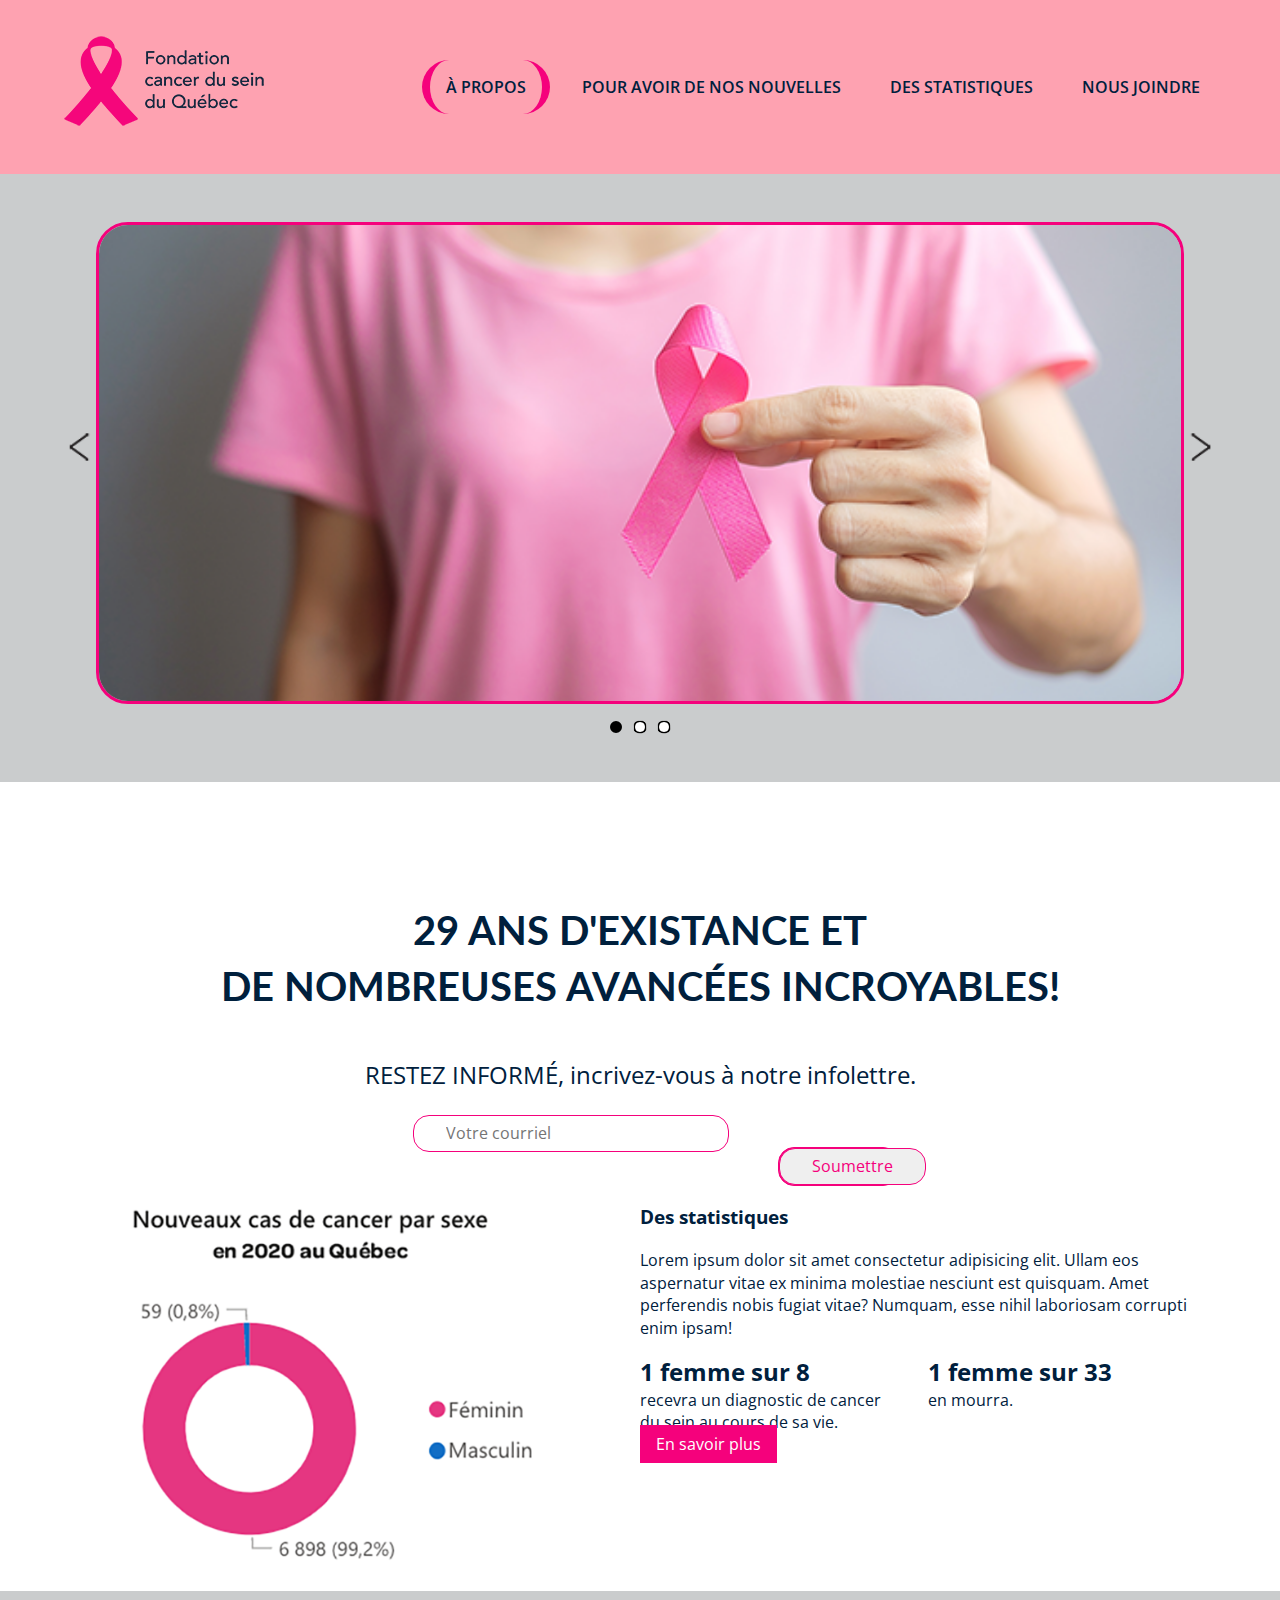
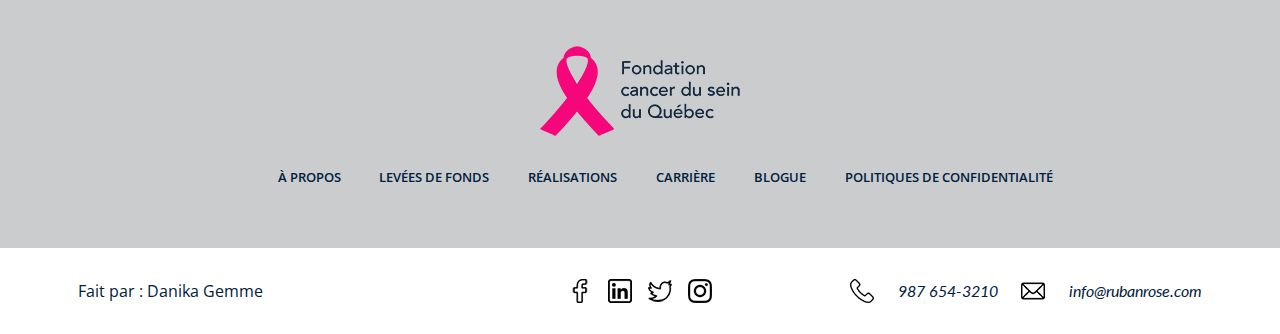
==== commit f499c680: "Ajout d'une animation au logo dans header, footer" ====
--- a/index.html
+++ b/index.html
@@ -14,7 +14,9 @@
 <body>
 	<header>
 		<div class="container header-content">
-			<h1><img class="logo" src="img/fcsq-logo.png" alt="Logo fondation cancer du sein du Québec"></h1>
+			<div class="header__logo">
+				<h1><img class="logo" src="img/fcsq-logo.png" alt="Logo fondation cancer du sein du Québec"></h1>
+			</div>
 			<nav>
 				<ul class="nav-list">
 					<li class="nav-list__list-item"><a class="nav-list__link nav-list__link--actuel" href="#À-propos">À propos</a></li>
@@ -26,7 +28,7 @@
 		</div>
 	</header>
 	<main>
-		<section class="section-1" id="À-propos">
+		<div class="section-1" id="À-propos">
 			<div class="container flex-carousel">
 				<img class="img-fleche" src="icons/left-arrow.png" alt="flèche gauche">
 				<img class="img-carousel" src="img/photo-1-carousel.png" alt="femme t-shirt et ruban rose">
@@ -37,7 +39,7 @@
 				<img class="rond" src="icons/light-circle-black-stroke.png" alt="rond vide">
 				<img class="rond" src="icons/light-circle-black-stroke.png" alt="rond vide">
 			</div>
-		</section>
+		</div>
 
 		<section class="container">
 			<div class="infolettre" id="Pour-avoir-de-nos-nouvelles">
@@ -47,8 +49,8 @@
 				<div>
 					<p class="infolettre__txt">RESTEZ INFORMÉ, incrivez-vous à notre infolettre.</p>
 				</div>
-				<div class="flex-formulaire">
-					<form action="confirmation.html" method="post" id="frmInfolettre">
+				<form action="confirmation.html" method="post" id="frmInfolettre">
+					<div class="flex-formulaire">
 						<div class="col-trois-quart">
 							<label hidden for="txtCourriel">Votre courriel</label>
 							<input type="email" id="txtCourriel" name="txtCourriel" placeholder="Votre courriel" required>
@@ -56,13 +58,13 @@
 						<div class="col-quart btn">
 							<input type="submit" id="sbtInfolettre" value="Soumettre">
 						</div>
-					</form>
-				</div>
+					</div>
+				</form>
 			</div>
 
 			<div class="flex-stat" id="Des-statistiques">
 				<div class="col-demie">
-					<img class="image" src="img/image graphique.png" alt="graphique taux cancer femme et homme">
+					<img class="image" src="img/image-graphique.png" alt="graphique taux cancer femme et homme">
 				</div>
 				<div class="col-demie">
 					<div>
@@ -71,30 +73,31 @@
 					</div>
 					<div class="flex-donnees">
 						<div class="col-demie">
-							<h2>1 femme sur 8</h2>
-							<p>recevra un diagnostic de cancer du sein au cours de sa vie.</p>
+							<h2 class="interligne">1 femme sur 8</h2>
+							<p class="interligne">recevra un diagnostic de cancer <br> du sein au cours de sa vie.</p>
 						</div>
 						<div class="col-demie">
-							<h2>1 femme sur 33</h2>
-							<p>en mourra.</p>
+							<h2 class="interligne">1 femme sur 33</h2>
+							<p class="interligne">en mourra.</p>
 						</div>
 					</div>
 					<div>
-						<a class="btn" href="#">En savoir plus</a>
+						<a class="flex-stat__btn" href="#">En savoir plus</a>
 					</div>
 				</div>
 			</div>
 		</section>
 	</main>
-	<footer id="Nous-joindre">
+
+	 <footer id="Nous-joindre">
 		<div class="container">
 			<div class="flex-nav-secondaire">
-				<div>
+				<div class="footer__logo">
 					<img src="img/fcsq-logo.png" alt="Logo Fondation cancer du sein du Québec">
 				</div>
 				<nav>
 					<ul class="nav-list--small">
-						<li class="nav-list__list-item"><a class="nav-list__link nav-list__link--actuel" href="#">À propos</a></li>
+						<li class="nav-list__list-item"><a class="nav-list__link" href="#">À propos</a></li>
 						<li class="nav-list__list-item"><a class="nav-list__link" href="#">Levées de fonds</a></li>
 						<li class="nav-list__list-item"><a class="nav-list__link" href="#">Réalisations</a></li>
 						<li class="nav-list__list-item"><a class="nav-list__link" href="#">Carrière</a></li>
@@ -131,4 +134,4 @@
 	</footer>
 </body>
 
-</html>
+</html>--- a/style/css/style.css
+++ b/style/css/style.css
@@ -3,12 +3,30 @@
   background-color: #fea2b1;
 }
 
+.header__logo {
+  margin: 15px 0;
+  max-height: 200px;
+  max-width: 200px;
+  width: 100%;
+  position: relative;
+  animation: rotate-itself 3s 1s normal backwards ease-in;
+}
+
 .header-content {
   display: flex;
   justify-content: space-between;
   align-items: center;
 }
 
+@keyframes rotate-itself {
+  from {
+    left: 0;
+  }
+  to {
+    right: 0;
+    transform: rotate(360deg);
+  }
+}
 /* ------ Navigation header ------*/
 .nav-list {
   list-style: none;
@@ -40,7 +58,7 @@
   display: flex;
   flex-direction: column;
   align-items: center;
-  align-content: center;
+  padding-top: 1.5em;
 }
 
 .section-1 {
@@ -131,6 +149,7 @@
 a {
   text-decoration: none;
   padding: 0.5em 1em;
+  margin-top: 5em;
 }
 
 .btn {
@@ -139,8 +158,10 @@
   border: 1px solid #f5017c;
   border-radius: 1em;
   border: 1px solid #f5017c;
-}
-.btn--btn:hover {
+  display: inline-block;
+  margin-top: 2em;
+}
+.btn:hover {
   background-color: #00203d;
   color: #ffffff;
   border: 1px solid #f5017c;
@@ -150,7 +171,11 @@
   display: flex;
   flex-direction: row;
   justify-content: center;
-  margin: 3em;
+}
+.flex-stat__btn {
+  background-color: #f5017c;
+  color: #ffffff;
+  margin: 5em 0;
 }
 
 .flex-donnees {
@@ -176,8 +201,12 @@
   width: 85%;
 }
 
+.interligne {
+  margin: 0;
+}
+
 footer {
-  background-color: #8f9295;
+  background-color: rgba(143, 146, 149, 0.4705882353);
   color: #ffffff;
   padding-top: 1em;
 }
@@ -185,6 +214,15 @@
   color: #00203d;
 }
 
+.footer__logo {
+  margin: 15px 0;
+  max-height: 200px;
+  max-width: 200px;
+  width: 100%;
+  position: relative;
+  animation: rotate-itself 3s 1s normal backwards ease-in;
+}
+
 .footer-content {
   display: flex;
   flex-direction: column;
@@ -201,6 +239,7 @@
   display: inline-block;
   align-items: center;
   max-width: 100%;
+  max-height: 100%;
   padding: 0 0.5em;
 }
 
@@ -208,14 +247,16 @@
   display: flex;
   flex-direction: row;
   justify-content: space-between;
+  align-items: center;
 }
 .coordonnees-container__coordonnees {
   text-decoration: none;
   color: #00203d;
   font-family: "Lato", sans-serif;
-  font-weight: 600;
-  font-size: 1.1em;
-  align-items: center;
+  font-size: 1em;
+  align-items: center;
+  margin: 0;
+  padding: 0;
 }
 
 .fond-blanc {
@@ -236,6 +277,15 @@
   width: 32%;
 }
 
+@keyframes rotate-itself {
+  from {
+    left: 0;
+  }
+  to {
+    right: 0;
+    transform: rotate(360deg);
+  }
+}
 /* Composantes principales */
 * {
   box-sizing: border-box;
@@ -265,6 +315,9 @@
 }
 
 /*------ Page confirmation inscription infolettre ------ */
-.espace {
+.position {
+  display: flex;
+  justify-content: center;
   padding: 5em;
+  margin: 0;
 }/*# sourceMappingURL=style.css.map */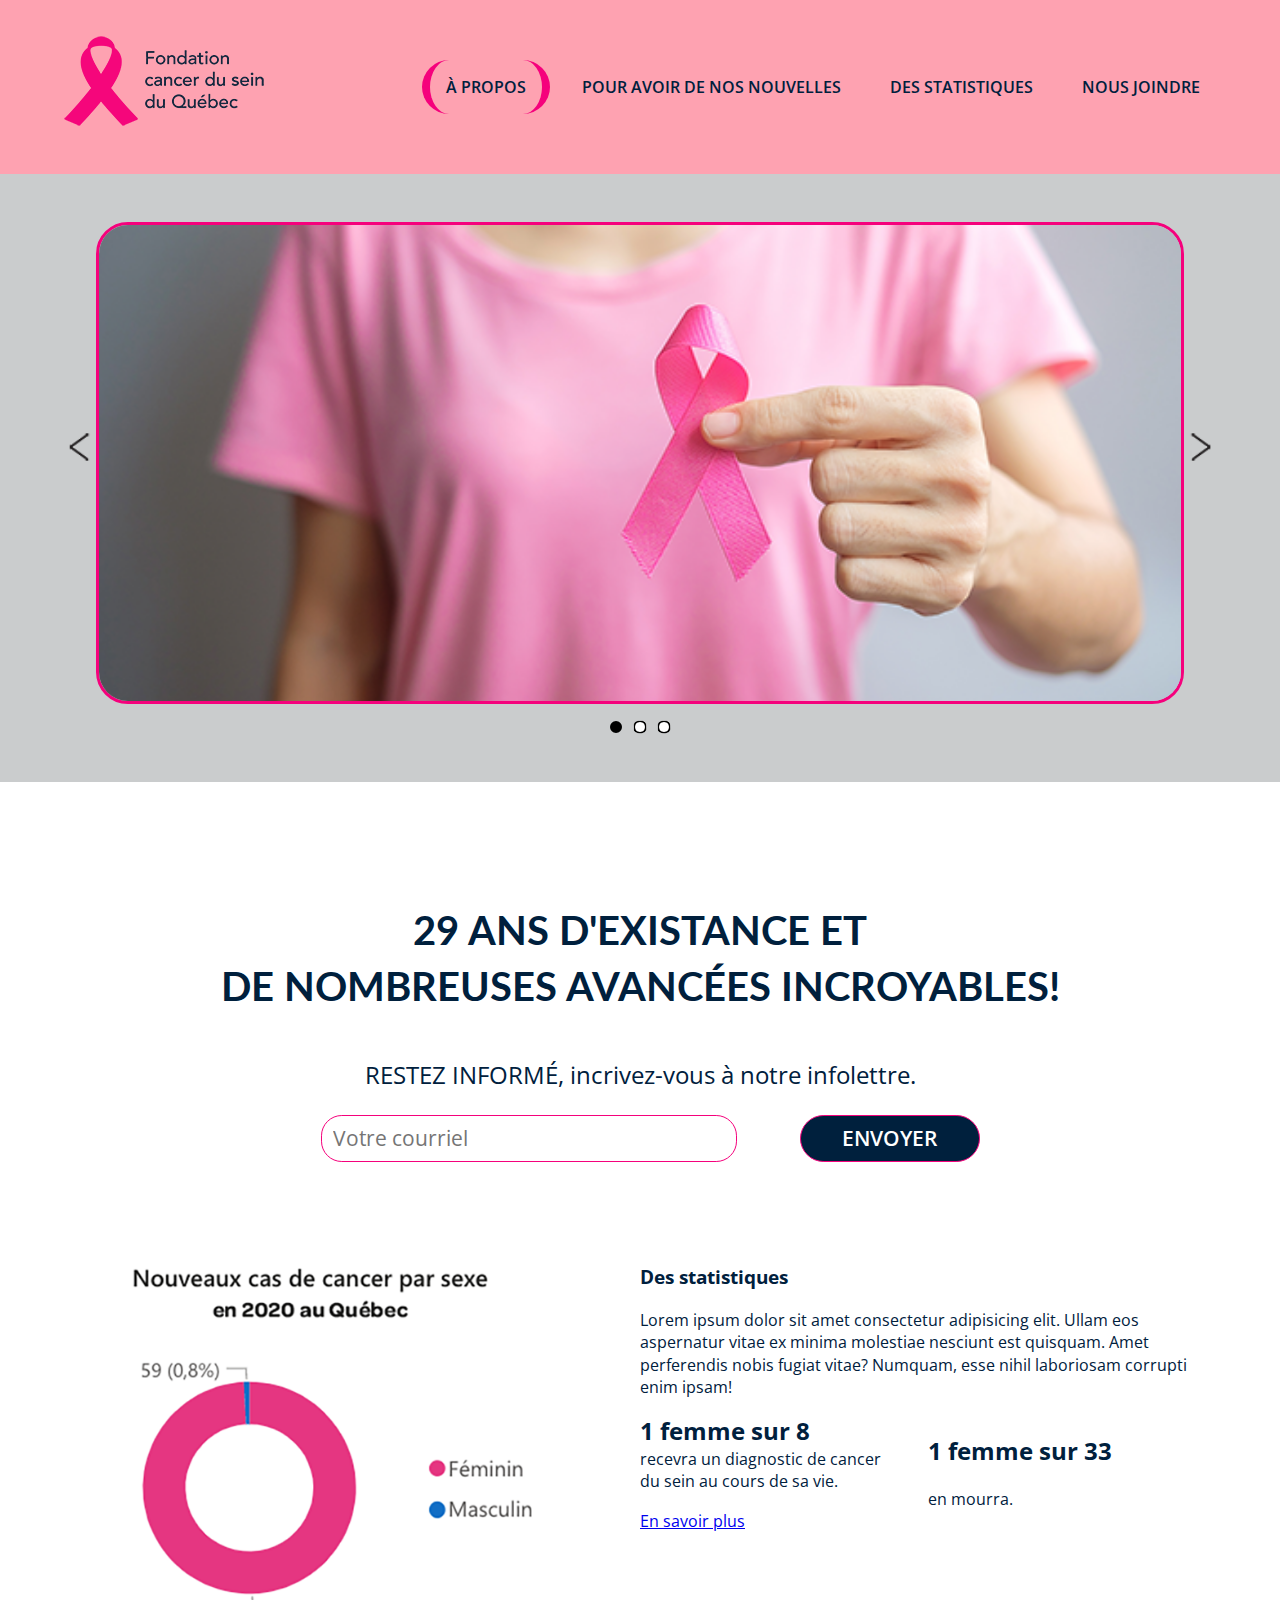
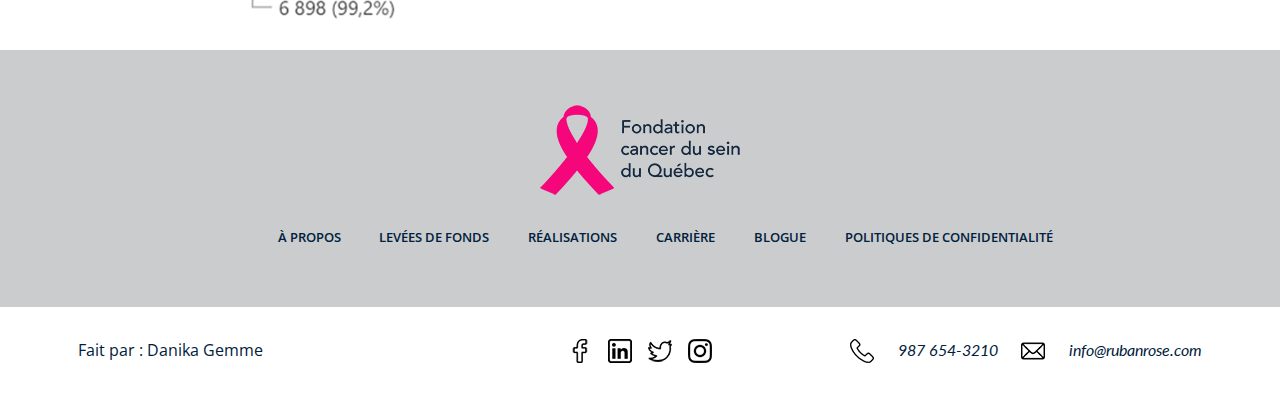
==== commit c637d5f1: "Corriger et optimiser mon codage" ====
--- a/index.html
+++ b/index.html
@@ -30,14 +30,14 @@
 	<main>
 		<div class="section-1" id="À-propos">
 			<div class="container flex-carousel">
-				<img class="img-fleche" src="icons/left-arrow.png" alt="flèche gauche">
-				<img class="img-carousel" src="img/photo-1-carousel.png" alt="femme t-shirt et ruban rose">
-				<img class="img-fleche" src="icons/right-arrow.png" alt="flèche droite">
+				<img class="flex-carousel__img-fleche" src="icons/left-arrow.png" alt="flèche gauche">
+				<img class="flex-carousel__img-carousel" src="img/photo-1-carousel.png" alt="femme t-shirt et ruban rose">
+				<img class="flex-carousel__img-fleche" src="icons/right-arrow.png" alt="flèche droite">
 			</div>
 			<div class="flex-points">
-				<img class="rond" src="icons/dark-circle.png" alt="rond plein">
-				<img class="rond" src="icons/light-circle-black-stroke.png" alt="rond vide">
-				<img class="rond" src="icons/light-circle-black-stroke.png" alt="rond vide">
+				<img class="flex-points__rond" src="icons/dark-circle.png" alt="rond plein">
+				<img class="flex-points__rond" src="icons/light-circle-black-stroke.png" alt="rond vide">
+				<img class="flex-points__rond" src="icons/light-circle-black-stroke.png" alt="rond vide">
 			</div>
 		</div>
 
@@ -49,14 +49,14 @@
 				<div>
 					<p class="infolettre__txt">RESTEZ INFORMÉ, incrivez-vous à notre infolettre.</p>
 				</div>
-				<form action="confirmation.html" method="post" id="frmInfolettre">
-					<div class="flex-formulaire">
-						<div class="col-trois-quart">
-							<label hidden for="txtCourriel">Votre courriel</label>
-							<input type="email" id="txtCourriel" name="txtCourriel" placeholder="Votre courriel" required>
+				<form class="form" action="confirmation.html" method="post" id="frmInfolettre">
+					<div class="form__position">
+						<div class="form__item">
+							<label class="form__label" for="txtCourriel">Votre courriel</label>
+							<input class="form__input" type="email" id="txtCourriel" name="txtCourriel" placeholder="Votre courriel" required>
 						</div>
-						<div class="col-quart btn">
-							<input type="submit" id="sbtInfolettre" value="Soumettre">
+						<div>
+							<input class="form__btn-action form__btn-action--envoyer" type="submit" value="Envoyer">
 						</div>
 					</div>
 				</form>
@@ -64,7 +64,7 @@
 
 			<div class="flex-stat" id="Des-statistiques">
 				<div class="col-demie">
-					<img class="image" src="img/image-graphique.png" alt="graphique taux cancer femme et homme">
+					<img class="flex-stat__image" src="img/image-graphique.png" alt="graphique taux cancer femme et homme">
 				</div>
 				<div class="col-demie">
 					<div>
@@ -73,16 +73,16 @@
 					</div>
 					<div class="flex-donnees">
 						<div class="col-demie">
-							<h2 class="interligne">1 femme sur 8</h2>
-							<p class="interligne">recevra un diagnostic de cancer <br> du sein au cours de sa vie.</p>
+							<h2 class="flex-donnees__interligne">1 femme sur 8</h2>
+							<p class="flex-donnees__interligne">recevra un diagnostic de cancer <br> du sein au cours de sa vie.</p>
 						</div>
 						<div class="col-demie">
-							<h2 class="interligne">1 femme sur 33</h2>
-							<p class="interligne">en mourra.</p>
+							<h2 class=flex-donnees__interligne">1 femme sur 33</h2>
+							<p class="flex-donnees__interligne">en mourra.</p>
 						</div>
 					</div>
-					<div>
-						<a class="flex-stat__btn" href="#">En savoir plus</a>
+					<div class="btn-action--savoir-plus">
+						<a href="#">En savoir plus</a>
 					</div>
 				</div>
 			</div>
--- a/style/css/style.css
+++ b/style/css/style.css
@@ -27,7 +27,7 @@
     transform: rotate(360deg);
   }
 }
-/* ------ Navigation header ------*/
+/* ------ Navigation header et footer ------*/
 .nav-list {
   list-style: none;
 }
@@ -70,6 +70,11 @@
   flex-direction: row;
   justify-content: center;
 }
+.flex-points__rond {
+  width: 1.5em;
+  padding: 0 5px;
+  margin-bottom: 3em;
+}
 
 .flex-carousel {
   display: flex;
@@ -77,23 +82,15 @@
   justify-content: space-around;
   align-items: center;
 }
-
-.img-carousel {
+.flex-carousel__img-carousel {
   width: 100%;
   border-radius: 2em;
   border: 0.2em solid #f5017c;
   margin: 3em 0 1em 0;
 }
-
-.img-fleche {
+.flex-carousel__img-fleche {
   width: 2em;
   height: 2em;
-}
-
-.rond {
-  width: 1.5em;
-  padding: 0 5px;
-  margin-bottom: 3em;
 }
 
 .infolettre {
@@ -113,58 +110,54 @@
   font-size: 1.5em;
 }
 
-.form-infolettre {
-  display: flex;
-  flex-direction: row;
-  justify-content: center;
-}
-
-.flex-formulaire {
-  display: flex;
-  flex-direction: row;
-  justify-content: space-around;
-}
-
-input {
-  border: 1px solid #f5017c;
-  font-size: 1.2rem;
-  font-family: "Open Sans", sans-serif;
-  color: #f5017c;
-}
-
-input[type=submit] {
-  font-size: 1em;
-  padding: 0.5em 2em;
-  margin: 0;
-}
-
-input, select {
-  border-radius: 1em;
-  border: 1px solid #f5017c;
-  padding: 0.5em 5em 0.5em 2em;
-  margin: 0 2em;
-  font-size: 1rem;
-}
-
-a {
+.form {
+  margin: 0em;
+  padding-bottom: 4em;
+  font-size: 1.3em;
+  width: 30%;
+}
+.form__a {
   text-decoration: none;
   padding: 0.5em 1em;
   margin-top: 5em;
 }
-
-.btn {
+.form__label {
+  display: none;
+}
+.form__input {
+  border-radius: 1em;
+  border: 1px solid #f5017c;
+  font-size: 1em;
+  padding: 0.5em;
+  margin: 0 2em;
+  width: 20em;
+}
+.form__position {
+  display: flex;
+  flex-direction: row;
+  justify-content: center;
+  align-items: center;
+}
+.form__btn-action {
+  padding: 0.5em 2em;
+  margin: 0 1em;
   background-color: #f5017c;
   color: #ffffff;
   border: 1px solid #f5017c;
-  border-radius: 1em;
-  border: 1px solid #f5017c;
-  display: inline-block;
-  margin-top: 2em;
-}
-.btn:hover {
+  border-radius: 2em;
+}
+.form__btn-action:hover {
+  background-color: #fea2b1;
+  color: #00203d;
+}
+.form__btn-action--envoyer {
   background-color: #00203d;
   color: #ffffff;
-  border: 1px solid #f5017c;
+  font-weight: 600;
+  text-transform: uppercase;
+}
+.form__btn-action--envoyer:hover {
+  background-color: #f5017c;
 }
 
 .flex-stat {
@@ -172,16 +165,22 @@
   flex-direction: row;
   justify-content: center;
 }
-.flex-stat__btn {
+.flex-stat__btn-savoir-plus {
   background-color: #f5017c;
   color: #ffffff;
   margin: 5em 0;
 }
+.flex-stat__image {
+  width: 85%;
+}
 
 .flex-donnees {
   display: flex;
   flex-direction: row;
   padding: 0;
+}
+.flex-donnees__interligne {
+  margin: 0;
 }
 
 .col-demie {
@@ -197,17 +196,8 @@
   width: 73%;
 }
 
-.image {
-  width: 85%;
-}
-
-.interligne {
-  margin: 0;
-}
-
 footer {
   background-color: rgba(143, 146, 149, 0.4705882353);
-  color: #ffffff;
   padding-top: 1em;
 }
 footer p {
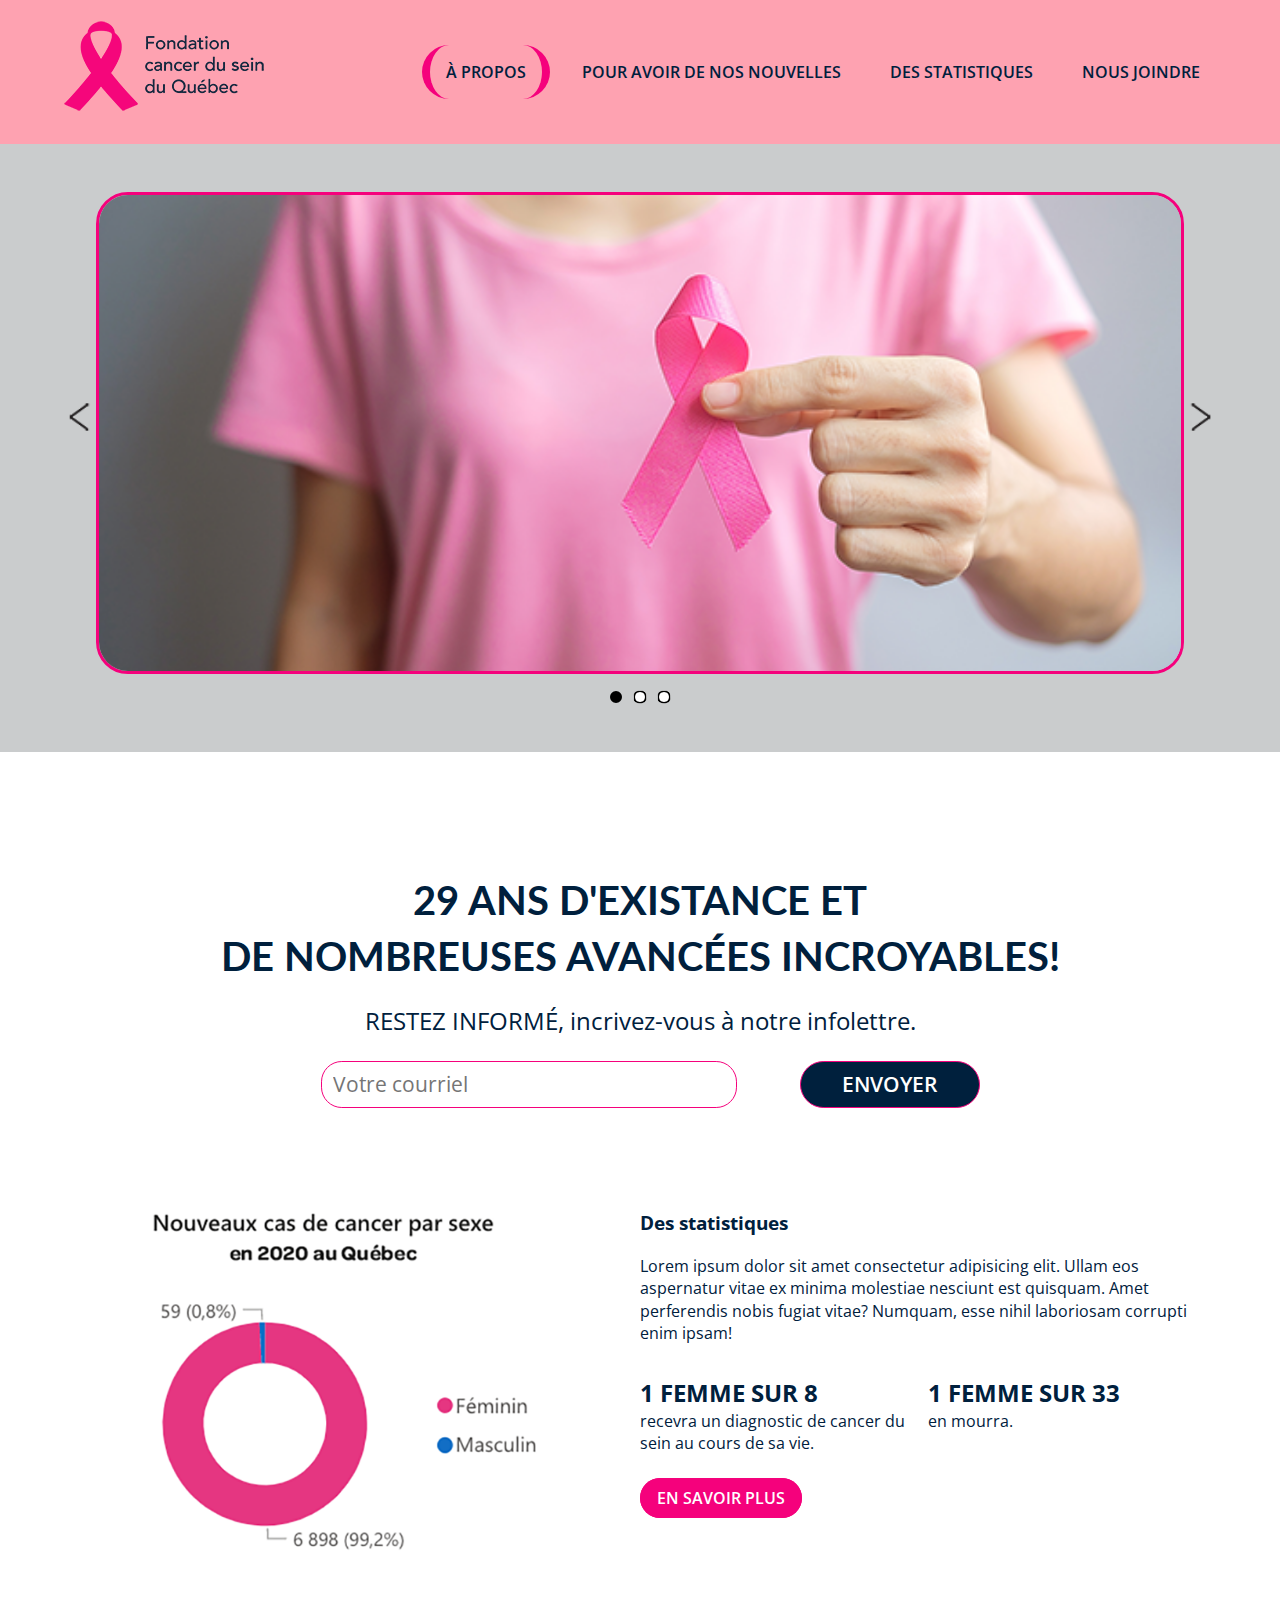
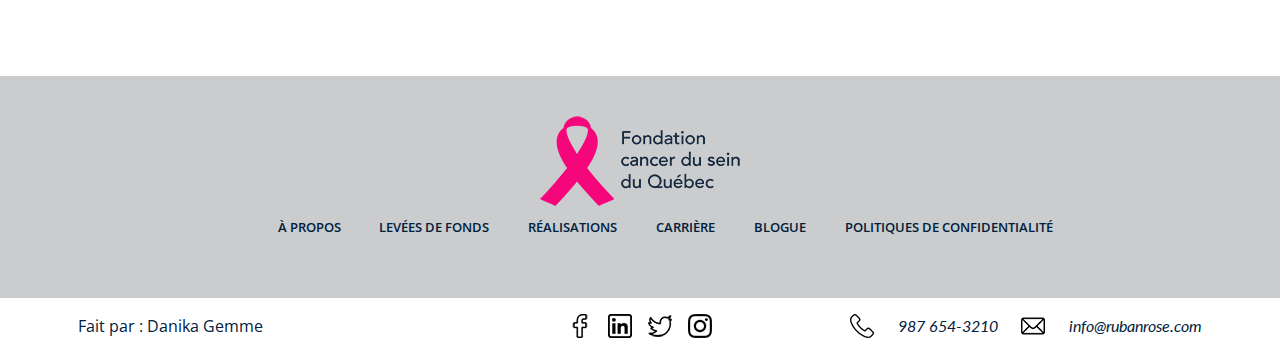
==== commit 52c1bc44: "Corriger et optimiser mon codage" ====
--- a/index.html
+++ b/index.html
@@ -12,10 +12,10 @@
 </head>
 
 <body>
-	<header>
-		<div class="container header-content">
-			<div class="header__logo">
-				<h1><img class="logo" src="img/fcsq-logo.png" alt="Logo fondation cancer du sein du Québec"></h1>
+	<header class="header">
+		<div class="container header__content">
+			<div>
+				<h1><img class="header__logo" src="img/fcsq-logo.png" alt="Logo fondation cancer du sein du Québec"></h1>
 			</div>
 			<nav>
 				<ul class="nav-list">
@@ -42,21 +42,21 @@
 		</div>
 
 		<section class="container">
-			<div class="infolettre" id="Pour-avoir-de-nos-nouvelles">
+			<div class="section__infolettre" id="Pour-avoir-de-nos-nouvelles">
 				<div>
-					<h2 class="infolettre__titre" >29 ans d'existance et <br> de nombreuses avancées incroyables!</h2>
+					<h2 class="section__infolettre-titre" >29 ans d'existance et <br> de nombreuses avancées incroyables!</h2>
 				</div>
 				<div>
-					<p class="infolettre__txt">RESTEZ INFORMÉ, incrivez-vous à notre infolettre.</p>
+					<p class="section__infolettre-txt">RESTEZ INFORMÉ, incrivez-vous à notre infolettre.</p>
 				</div>
-				<form class="form" action="confirmation.html" method="post" id="frmInfolettre">
-					<div class="form__position">
-						<div class="form__item">
-							<label class="form__label" for="txtCourriel">Votre courriel</label>
-							<input class="form__input" type="email" id="txtCourriel" name="txtCourriel" placeholder="Votre courriel" required>
+				<form class="section__form" action="confirmation.html" method="post" id="frmInfolettre">
+					<div class="section__form-position">
+						<div class="section__form-item">
+							<label class="section__form-label" for="txtCourriel">Votre courriel</label>
+							<input class="section__form-input" type="email" id="txtCourriel" name="txtCourriel" placeholder="Votre courriel" required>
 						</div>
 						<div>
-							<input class="form__btn-action form__btn-action--envoyer" type="submit" value="Envoyer">
+							<input class="section__btn-action section__btn-action--envoyer" type="submit" value="Envoyer">
 						</div>
 					</div>
 				</form>
@@ -66,33 +66,33 @@
 				<div class="col-demie">
 					<img class="flex-stat__image" src="img/image-graphique.png" alt="graphique taux cancer femme et homme">
 				</div>
-				<div class="col-demie">
+				<div class="col-demie carte">
 					<div>
 						<h3>Des statistiques</h3>
-						<p>Lorem ipsum dolor sit amet consectetur adipisicing elit. Ullam eos aspernatur vitae ex minima molestiae nesciunt est quisquam. Amet perferendis nobis fugiat vitae? Numquam, esse nihil laboriosam corrupti enim ipsam!</p>
+						<p class="flex-stat__p">Lorem ipsum dolor sit amet consectetur adipisicing elit. Ullam eos aspernatur vitae ex minima molestiae nesciunt est quisquam. Amet perferendis nobis fugiat vitae? Numquam, esse nihil laboriosam corrupti enim ipsam!</p>
 					</div>
-					<div class="flex-donnees">
+					<div class="flex-stat__donnees">
 						<div class="col-demie">
-							<h2 class="flex-donnees__interligne">1 femme sur 8</h2>
-							<p class="flex-donnees__interligne">recevra un diagnostic de cancer <br> du sein au cours de sa vie.</p>
+							<h2 class="flex-stat__h2">1 femme sur 8</h2>
+							<p class="flex-stat__p">recevra un diagnostic de cancer du sein au cours de sa vie.</p>
 						</div>
 						<div class="col-demie">
-							<h2 class=flex-donnees__interligne">1 femme sur 33</h2>
-							<p class="flex-donnees__interligne">en mourra.</p>
+							<h2 class="flex-stat__h2">1 femme sur 33</h2>
+							<p class="flex-stat__p">en mourra.</p>
 						</div>
 					</div>
-					<div class="btn-action--savoir-plus">
-						<a href="#">En savoir plus</a>
+					<div>
+						<a class="section__btn-action section__btn-action--savoir-plus flex-stat__a" href="#">En savoir plus</a>
 					</div>
 				</div>
 			</div>
 		</section>
 	</main>
 
-	 <footer id="Nous-joindre">
+	 <footer class="footer" id="Nous-joindre">
 		<div class="container">
 			<div class="flex-nav-secondaire">
-				<div class="footer__logo">
+				<div class="footer__logo footer__logo--centrer">
 					<img src="img/fcsq-logo.png" alt="Logo Fondation cancer du sein du Québec">
 				</div>
 				<nav>
--- a/style/css/style.css
+++ b/style/css/style.css
@@ -1,21 +1,16 @@
 @import url("https://fonts.googleapis.com/css2?family=Lato:ital,wght@0,300;0,400;0,700;1,300;1,400;1,700&family=Open+Sans:ital,wght@0,300;0,400;0,700;1,300;1,400;1,700&display=swap");
-header {
+.header {
   background-color: #fea2b1;
 }
-
+.header__content {
+  display: flex;
+  justify-content: space-between;
+  align-items: center;
+}
 .header__logo {
-  margin: 15px 0;
-  max-height: 200px;
-  max-width: 200px;
   width: 100%;
   position: relative;
   animation: rotate-itself 3s 1s normal backwards ease-in;
-}
-
-.header-content {
-  display: flex;
-  justify-content: space-between;
-  align-items: center;
 }
 
 @keyframes rotate-itself {
@@ -93,38 +88,37 @@
   height: 2em;
 }
 
-.infolettre {
+.section {
+  display: inline;
+}
+.section__infolettre {
   display: flex;
   flex-direction: column;
   align-items: center;
 }
-.infolettre__titre {
+.section__infolettre-titre {
+  display: flex;
   text-transform: uppercase;
   font-family: "Lato", sans-serif;
   font-size: 2.5em;
   text-align: center;
   margin: 3em 0em 0.5em 0em;
 }
-.infolettre__txt {
+.section__infolettre-txt {
   font-family: "Open Sans", sans-serif;
   font-size: 1.5em;
-}
-
-.form {
+  margin-bottom: 1em;
+}
+.section__form {
   margin: 0em;
   padding-bottom: 4em;
   font-size: 1.3em;
   width: 30%;
 }
-.form__a {
-  text-decoration: none;
-  padding: 0.5em 1em;
-  margin-top: 5em;
-}
-.form__label {
+.section__form-label {
   display: none;
 }
-.form__input {
+.section__form-input {
   border-radius: 1em;
   border: 1px solid #f5017c;
   font-size: 1em;
@@ -132,13 +126,13 @@
   margin: 0 2em;
   width: 20em;
 }
-.form__position {
-  display: flex;
-  flex-direction: row;
-  justify-content: center;
-  align-items: center;
-}
-.form__btn-action {
+.section__form-position {
+  display: flex;
+  flex-direction: row;
+  justify-content: center;
+  align-items: center;
+}
+.section__btn-action {
   padding: 0.5em 2em;
   margin: 0 1em;
   background-color: #f5017c;
@@ -146,45 +140,62 @@
   border: 1px solid #f5017c;
   border-radius: 2em;
 }
-.form__btn-action:hover {
+.section__btn-action:hover {
   background-color: #fea2b1;
   color: #00203d;
 }
-.form__btn-action--envoyer {
+.section__btn-action--envoyer {
   background-color: #00203d;
   color: #ffffff;
   font-weight: 600;
   text-transform: uppercase;
 }
-.form__btn-action--envoyer:hover {
+.section__btn-action--envoyer:hover {
   background-color: #f5017c;
 }
-
-.flex-stat {
-  display: flex;
-  flex-direction: row;
-  justify-content: center;
-}
-.flex-stat__btn-savoir-plus {
+.section__btn-action--envoyer--savoir-plus {
+  background-color: #fea2b1;
+  color: #00203d;
+}
+.section__btn-action--envoyer--savoir-plus:hover {
   background-color: #f5017c;
   color: #ffffff;
-  margin: 5em 0;
+}
+
+.flex-stat {
+  display: flex;
+  flex-direction: row;
+  justify-content: center;
+  margin-bottom: 6em;
 }
 .flex-stat__image {
   width: 85%;
 }
-
-.flex-donnees {
-  display: flex;
-  flex-direction: row;
+.flex-stat__carte {
+  display: flex;
+  flex-direction: column;
+  justify-content: space-around;
+}
+.flex-stat__donnees {
+  display: flex;
+  flex-direction: row;
+  justify-content: space-between;
   padding: 0;
 }
-.flex-donnees__interligne {
-  margin: 0;
+.flex-stat__p {
+  margin-bottom: 2em;
+}
+.flex-stat__a {
+  display: inline;
+  text-decoration: none;
+  padding: 0.5em 1em;
+  margin: 10em 0em;
+  font-weight: 600;
+  text-transform: uppercase;
 }
 
 .col-demie {
-  width: 50%;
+  width: 48%;
   align-content: start;
 }
 
@@ -196,28 +207,33 @@
   width: 73%;
 }
 
-footer {
+h2 {
+  display: inline;
+  margin: 0em;
+  padding: 0em;
+  text-transform: uppercase;
+}
+
+p {
+  margin: 0em;
+  padding: 0em;
+}
+
+.footer {
   background-color: rgba(143, 146, 149, 0.4705882353);
   padding-top: 1em;
 }
-footer p {
-  color: #00203d;
-}
-
+.footer__p {
+  color: #00203d;
+}
 .footer__logo {
-  margin: 15px 0;
-  max-height: 200px;
-  max-width: 200px;
-  width: 100%;
+  width: 50%;
   position: relative;
   animation: rotate-itself 3s 1s normal backwards ease-in;
 }
-
-.footer-content {
-  display: flex;
-  flex-direction: column;
-  justify-content: space-between;
-  align-items: center;
+.footer__logo--centrer {
+  display: flex;
+  justify-content: center;
 }
 
 .icons-container {
@@ -294,16 +310,6 @@
   margin: 0 auto;
 }
 
-.logo {
-  width: 100%;
-}
-.logo--small {
-  width: 50%;
-}
-.logo--centrer {
-  align-items: center;
-}
-
 /*------ Page confirmation inscription infolettre ------ */
 .position {
   display: flex;
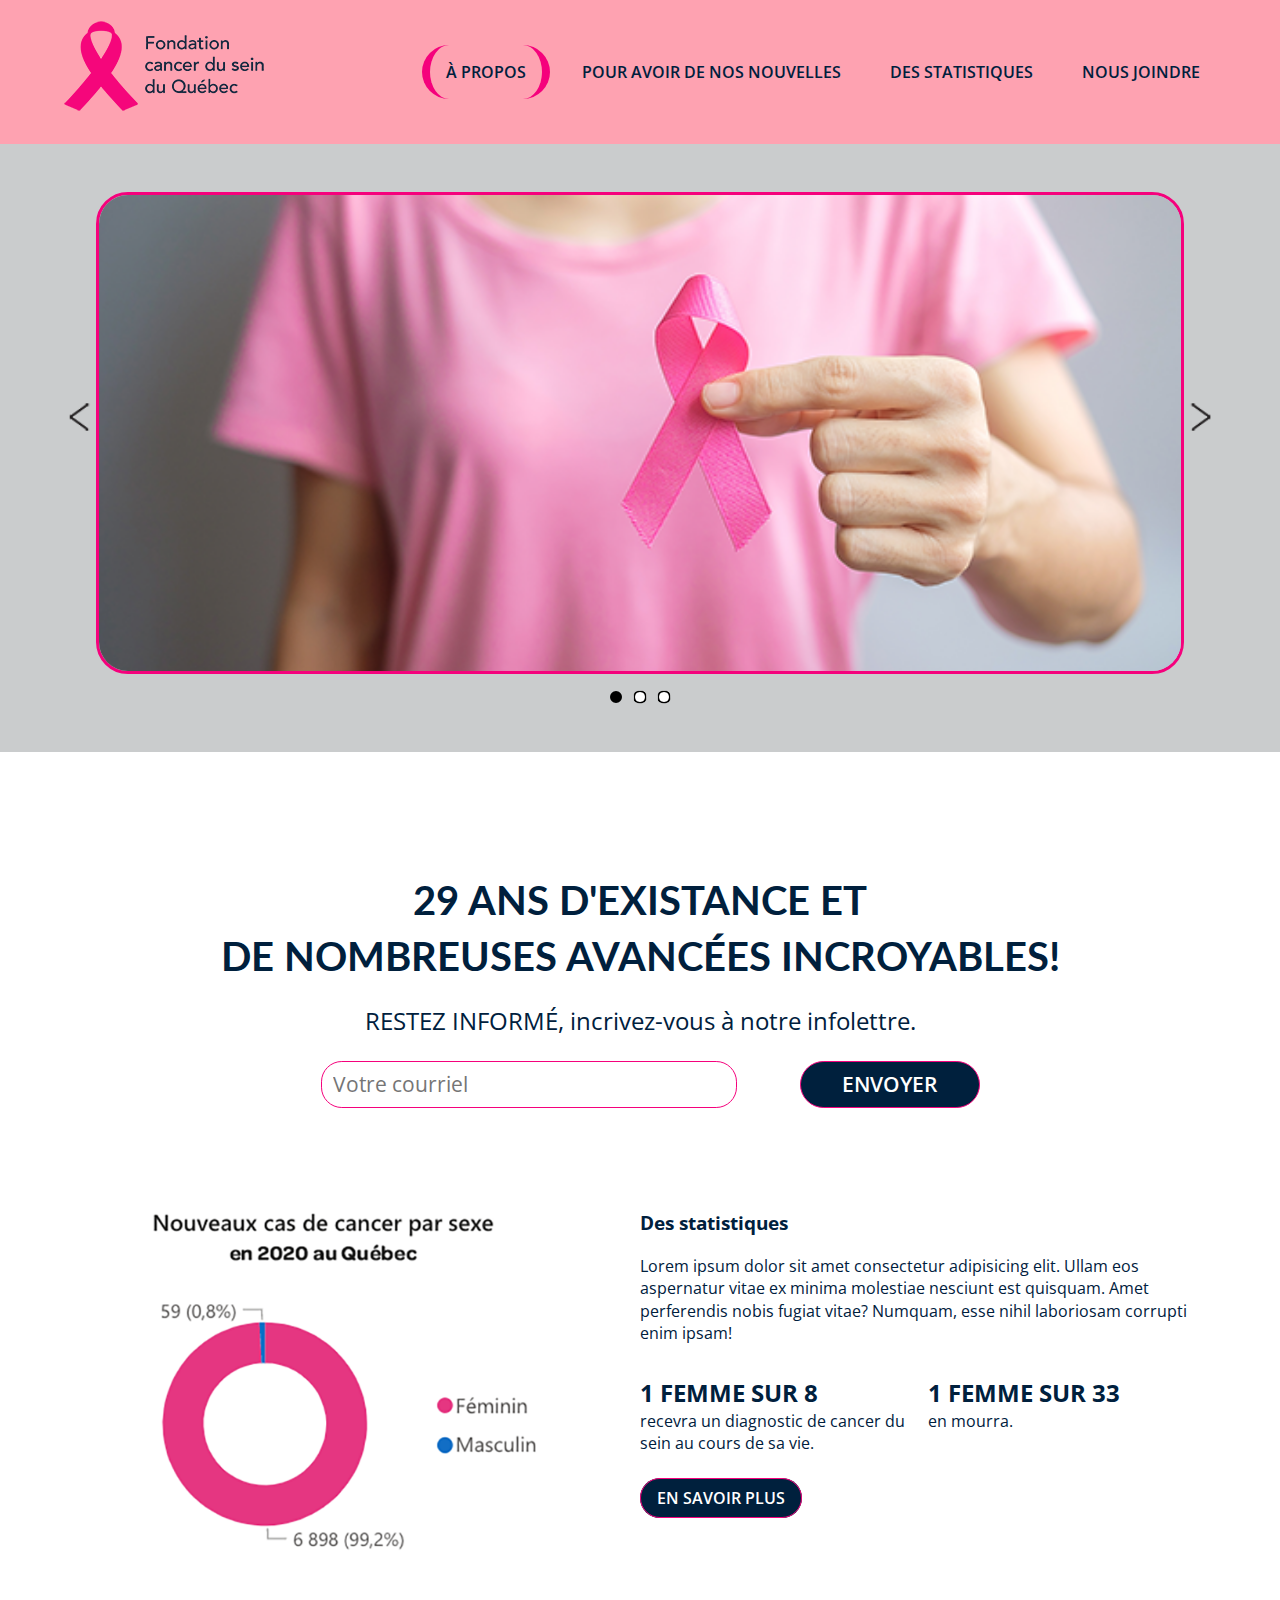
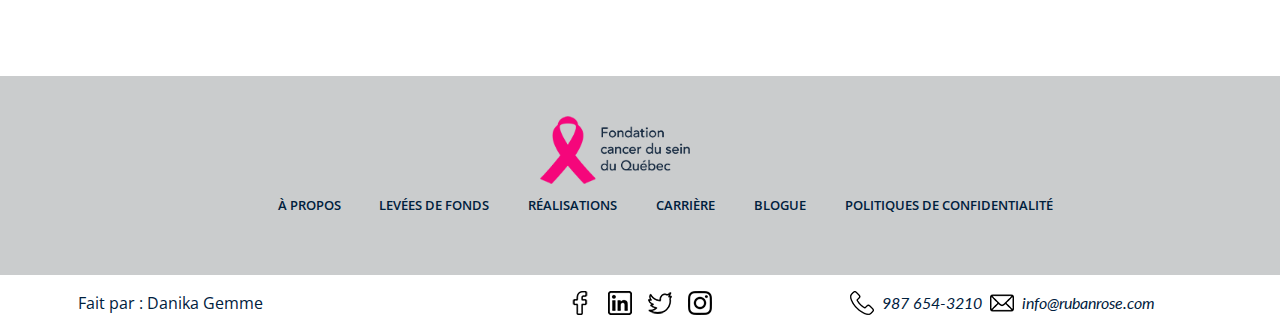
==== commit 7b12cf71: "Intégration des medias queries" ====
--- a/index.html
+++ b/index.html
@@ -17,7 +17,10 @@
 			<div>
 				<h1><img class="header__logo" src="img/fcsq-logo.png" alt="Logo fondation cancer du sein du Québec"></h1>
 			</div>
-			<nav>
+			<div class="show-on-mobile">
+				<a><img src="icons/icon-menu-burger.svg" alt="icon menu burger"></a>
+			</div>
+			<nav class="nav-header-small hide-on-mobile">
 				<ul class="nav-list">
 					<li class="nav-list__list-item"><a class="nav-list__link nav-list__link--actuel" href="#À-propos">À propos</a></li>
 					<li class="nav-list__list-item"><a class="nav-list__link" href="#Pour-avoir-de-nos-nouvelles">Pour avoir de nos nouvelles</a></li>
@@ -29,7 +32,7 @@
 	</header>
 	<main>
 		<div class="section-1" id="À-propos">
-			<div class="container flex-carousel">
+			<div class="container flex-carousel div-flex-carousel">
 				<img class="flex-carousel__img-fleche" src="icons/left-arrow.png" alt="flèche gauche">
 				<img class="flex-carousel__img-carousel" src="img/photo-1-carousel.png" alt="femme t-shirt et ruban rose">
 				<img class="flex-carousel__img-fleche" src="icons/right-arrow.png" alt="flèche droite">
@@ -92,8 +95,8 @@
 	 <footer class="footer" id="Nous-joindre">
 		<div class="container">
 			<div class="flex-nav-secondaire">
-				<div class="footer__logo footer__logo--centrer">
-					<img src="img/fcsq-logo.png" alt="Logo Fondation cancer du sein du Québec">
+				<div>
+					<img class="footer__logo footer__logo--centrer" src="img/fcsq-logo.png" alt="Logo Fondation cancer du sein du Québec">
 				</div>
 				<nav>
 					<ul class="nav-list--small">
@@ -108,7 +111,7 @@
 			</div>
 		</div>
 
-		<div class="fond-blanc">
+		<div class="fond-ligne-infos">
 			<div class="container flex-utilitaire">
 				<div class="col-tiers">	
 					<p>Fait par : Danika Gemme</p>
@@ -121,7 +124,7 @@
 						<img class="icons-container__icons" src="icons/instagram.png" alt="icon Instagram">
 					</div>
 				</div>
-				<div class="col-tiers">
+				<div class="col-tiers flex-utilitaire">
 					<address class="coordonnees-container">
 						<img class="icons-container__icons" src="icons/telephone.png" alt="icon téléphone">
 						<a class="coordonnees-container__coordonnees" href="tel:+19876543210">987 654-3210</a>
--- a/style/css/style.css
+++ b/style/css/style.css
@@ -56,6 +56,25 @@
   padding-top: 1.5em;
 }
 
+/* ----------- Media Queries ------------*/
+@media screen and (max-width: 1200px) {
+  .nav-header-small {
+    font-size: 0.8em;
+  }
+}
+@media screen and (max-width: 1000px) {
+  .nav-header-small {
+    font-size: 0.65em;
+  }
+}
+@media screen and (max-width: 855px) {
+  .hide-on-mobile {
+    display: none !important;
+  }
+  .show-on-mobile {
+    width: 10%;
+  }
+}
 .section-1 {
   background-color: rgba(143, 146, 149, 0.4705882353);
 }
@@ -88,6 +107,12 @@
   height: 2em;
 }
 
+/* ----------- Media Queries ------------*/
+@media screen and (max-width: 850px) {
+  .flex-carousel__img-fleche {
+    display: none;
+  }
+}
 .section {
   display: inline;
 }
@@ -135,7 +160,7 @@
 .section__btn-action {
   padding: 0.5em 2em;
   margin: 0 1em;
-  background-color: #f5017c;
+  background-color: #00203d;
   color: #ffffff;
   border: 1px solid #f5017c;
   border-radius: 2em;
@@ -219,6 +244,21 @@
   padding: 0em;
 }
 
+/* ----------- Media Queries ------------*/
+@media screen and (max-width: 850px) {
+  .flex-stat {
+    flex-direction: column;
+  }
+  .col-demie {
+    width: auto;
+  }
+  .section__form-position {
+    flex-direction: column;
+  }
+  .section__form-input {
+    margin: 1em;
+  }
+}
 .footer {
   background-color: rgba(143, 146, 149, 0.4705882353);
   padding-top: 1em;
@@ -227,7 +267,7 @@
   color: #00203d;
 }
 .footer__logo {
-  width: 50%;
+  width: 75%;
   position: relative;
   animation: rotate-itself 3s 1s normal backwards ease-in;
 }
@@ -265,7 +305,7 @@
   padding: 0;
 }
 
-.fond-blanc {
+.fond-ligne-infos {
   background-color: #ffffff;
   padding: 1em;
   margin-top: 3em;
@@ -290,6 +330,40 @@
   to {
     right: 0;
     transform: rotate(360deg);
+  }
+}
+/* ----------- Media Queries ------------*/
+@media screen and (max-width: 1000px) {
+  .ligne-infos {
+    flex-direction: column;
+    justify-content: center;
+    align-items: center;
+  }
+}
+@media screen and (max-width: 855px) {
+  .flex-utilitaire {
+    flex-direction: column;
+    vertical-align: middle;
+  }
+  .col-tiers {
+    width: auto;
+  }
+  .flex-nav-secondaire {
+    display: none;
+  }
+  .coordonnees-container {
+    flex-direction: column;
+    padding: 2em;
+  }
+  .icons-container {
+    padding-top: 2em;
+  }
+  .footer {
+    background-color: #ffffff;
+  }
+  .fond-ligne-infos {
+    background-color: rgba(143, 146, 149, 0.4705882353);
+    border-top: 2em solid #f5017c;
   }
 }
 /* Composantes principales */
